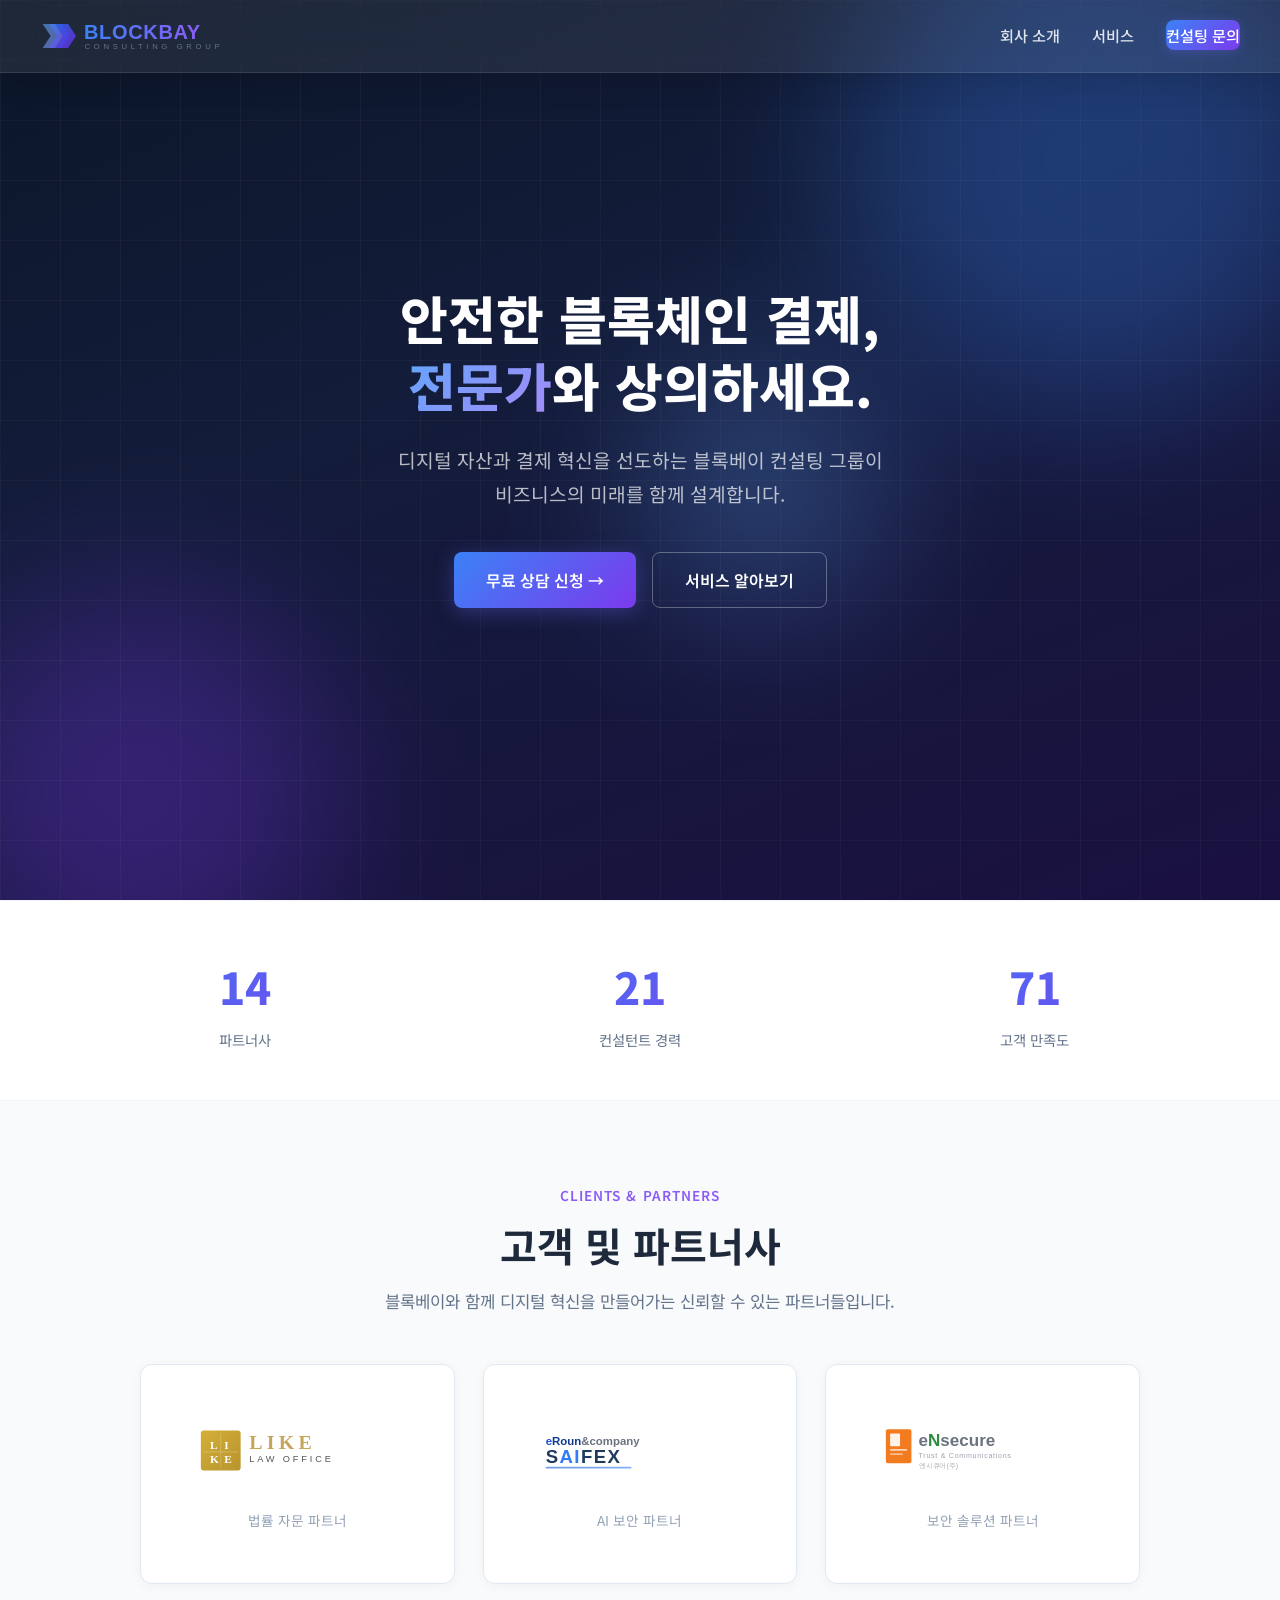
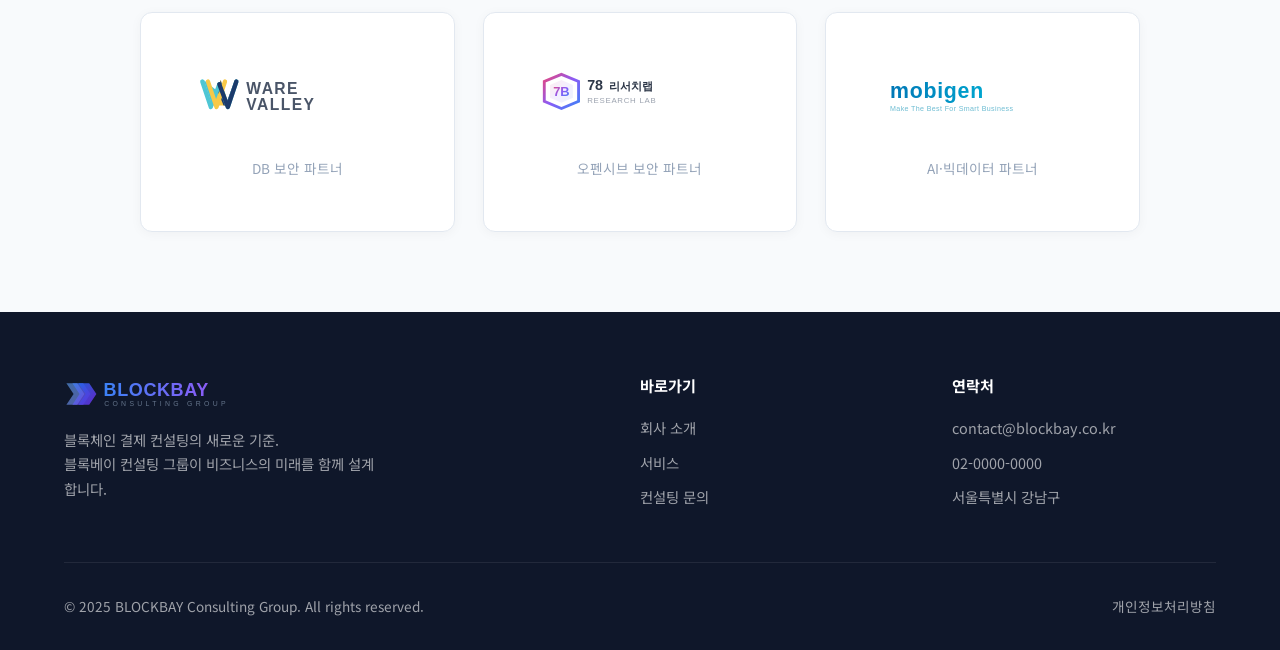
==== index.html @ a042ace5 "feat: update hero text, stats bar, and redesign about page - Hero: "안전한 블록체인 결제, 전문가와 상의하세요." - Stat" ====
<!DOCTYPE html>
<html lang="ko">
<head>
  <meta charset="UTF-8">
  <meta name="viewport" content="width=device-width, initial-scale=1.0">
  <meta name="description" content="블록베이 컨설팅 그룹 — 블록체인 결제 컨설팅의 새로운 기준. 디지털 자산과 결제 혁신을 선도합니다.">
  <title>BLOCKBAY Consulting Group — 블록체인 결제 컨설팅</title>
  <link rel="icon" href="assets/logo-icon.svg" type="image/svg+xml">
  <link rel="preconnect" href="https://fonts.googleapis.com">
  <link rel="preconnect" href="https://fonts.gstatic.com" crossorigin>
  <link href="https://fonts.googleapis.com/css2?family=Noto+Sans+KR:wght@400;500;600;700;800;900&display=swap" rel="stylesheet">
  <link rel="stylesheet" href="css/style.css">
</head>
<body>

  <!-- ===== NAVIGATION ===== -->
  <nav class="navbar glass" id="navbar">
    <div class="navbar-inner">
      <a href="index.html" class="navbar-logo">
        <img src="assets/logo.svg" alt="BLOCKBAY Consulting Group">
      </a>
      <ul class="nav-links" id="navLinks">
        <li><a href="about.html">회사 소개</a></li>
        <li><a href="services.html">서비스</a></li>
        <li><a href="contact.html" class="nav-cta">컨설팅 문의</a></li>
      </ul>
      <button class="nav-toggle" id="navToggle" aria-label="메뉴 열기">
        <span></span><span></span><span></span>
      </button>
    </div>
    <div class="nav-overlay" id="navOverlay"></div>
  </nav>

  <!-- ===== HERO ===== -->
  <section class="hero">
    <div class="hero-bg-effects">
      <div class="orb orb-1"></div>
      <div class="orb orb-2"></div>
      <div class="orb orb-3"></div>
      <div class="grid-overlay"></div>
    </div>
    <div class="container">
      <div class="hero-content">
        <h1>안전한 블록체인 결제,<br><span class="highlight">전문가</span>와 상의하세요.</h1>
        <p class="hero-subtitle">
          디지털 자산과 결제 혁신을 선도하는 블록베이 컨설팅 그룹이<br>
          비즈니스의 미래를 함께 설계합니다.
        </p>
        <div class="hero-actions">
          <a href="contact.html" class="btn btn-primary">무료 상담 신청 →</a>
          <a href="services.html" class="btn btn-outline">서비스 알아보기</a>
        </div>
      </div>
    </div>
  </section>

  <!-- ===== STATS BAR ===== -->
  <section class="stats-bar">
    <div class="container">
      <div class="stats-grid stats-grid-3">
        <div class="stat-item reveal">
          <div class="stat-number" data-target="20">0</div>
          <div class="stat-label">파트너사</div>
        </div>
        <div class="stat-item reveal">
          <div class="stat-number" data-target="30" data-suffix="+ years">0</div>
          <div class="stat-label">컨설턴트 경력</div>
        </div>
        <div class="stat-item reveal">
          <div class="stat-number" data-target="98" data-suffix="%">0</div>
          <div class="stat-label">고객 만족도</div>
        </div>
      </div>
    </div>
  </section>

  <!-- ===== PARTNERS ===== -->
  <section class="partners" id="partners">
    <div class="container">
      <span class="section-label reveal">Clients &amp; Partners</span>
      <h2 class="section-title reveal">고객 및 파트너사</h2>
      <p class="section-desc reveal">블록베이와 함께 디지털 혁신을 만들어가는 신뢰할 수 있는 파트너들입니다.</p>

      <div class="partners-grid">
        <!-- Partner 1: 라이크 법률사무소 -->
        <div class="flip-card reveal">
          <div class="flip-card-inner">
            <div class="flip-card-front">
              <div class="partner-logo">
                <img src="assets/partners/like-law.svg" alt="라이크 법률사무소">
              </div>
              <div class="partner-type">법률 자문 파트너</div>
            </div>
            <div class="flip-card-back">
              <h4>라이크 법률사무소</h4>
              <p>이제 법률 서비스도 가성비의 시대, 법률 문제 해결을 위해 더 이상 지나친 비용을 지불하지 마십시오.</p>
              <span class="partnership-badge">법률 자문</span>
            </div>
          </div>
        </div>

        <!-- Partner 2: 이로운앤컴퍼니 -->
        <div class="flip-card reveal">
          <div class="flip-card-inner">
            <div class="flip-card-front">
              <div class="partner-logo">
                <img src="assets/partners/eroun.svg" alt="이로운앤컴퍼니 SAIFEX">
              </div>
              <div class="partner-type">AI 보안 파트너</div>
            </div>
            <div class="flip-card-back">
              <h4>이로운앤컴퍼니</h4>
              <p>AI의 안전한 활용을 위한 ChatGPT 및 LLM 오남용을 방어하는 RedTeaming과 BlueTeaming을 도입하세요.</p>
              <span class="partnership-badge">AI 보안</span>
            </div>
          </div>
        </div>

        <!-- Partner 3: 엔시큐어 -->
        <div class="flip-card reveal">
          <div class="flip-card-inner">
            <div class="flip-card-front">
              <div class="partner-logo">
                <img src="assets/partners/ensecure.svg" alt="엔시큐어 eNsecure">
              </div>
              <div class="partner-type">보안 솔루션 파트너</div>
            </div>
            <div class="flip-card-back">
              <h4>엔시큐어</h4>
              <p>초연결의 시대, 급변화하는 ICT 트렌드를 읽고 기업별 맞춤 보안 솔루션을 제공합니다.</p>
              <span class="partnership-badge">보안 솔루션</span>
            </div>
          </div>
        </div>

        <!-- Partner 4: 웨어밸리 -->
        <div class="flip-card reveal">
          <div class="flip-card-inner">
            <div class="flip-card-front">
              <div class="partner-logo">
                <img src="assets/partners/warevalley.svg" alt="웨어밸리 WARE VALLEY">
              </div>
              <div class="partner-type">DB 보안 파트너</div>
            </div>
            <div class="flip-card-back">
              <h4>웨어밸리</h4>
              <p>개인정보보호법의 기술적 접근을 위한 통합보안관리 DB 시스템 계정의 접속관리 및 접근제어를 관리하세요.</p>
              <span class="partnership-badge">DB 접근제어</span>
            </div>
          </div>
        </div>

        <!-- Partner 5: 78리서치랩 -->
        <div class="flip-card reveal">
          <div class="flip-card-inner">
            <div class="flip-card-front">
              <div class="partner-logo">
                <img src="assets/partners/78researchlab.svg" alt="78리서치랩">
              </div>
              <div class="partner-type">오펜시브 보안 파트너</div>
            </div>
            <div class="flip-card-back">
              <h4>78리서치랩</h4>
              <p>보안은 방어를 넘어 공격을 이해하는 기술입니다. 선제적으로 식별하는 오펜시브 시큐리티를 경험하세요.</p>
              <span class="partnership-badge">오펜시브 보안</span>
            </div>
          </div>
        </div>

        <!-- Partner 6: 모비젠 -->
        <div class="flip-card reveal">
          <div class="flip-card-inner">
            <div class="flip-card-front">
              <div class="partner-logo">
                <img src="assets/partners/mobigen.svg" alt="모비젠 mobigen">
              </div>
              <div class="partner-type">AI·빅데이터 파트너</div>
            </div>
            <div class="flip-card-back">
              <h4>모비젠</h4>
              <p>생성형 AI와 클라우드 네이티브 기술을 접목한 기업용 인공지능 빅데이터 플랫폼에 최적화된 솔루션입니다.</p>
              <span class="partnership-badge">AI·빅데이터</span>
            </div>
          </div>
        </div>
      </div>
    </div>
  </section>

  <!-- ===== FOOTER ===== -->
  <footer class="footer">
    <div class="container">
      <div class="footer-inner">
        <div class="footer-brand">
          <img src="assets/logo.svg" alt="BLOCKBAY Consulting Group">
          <p>블록체인 결제 컨설팅의 새로운 기준.<br>블록베이 컨설팅 그룹이 비즈니스의 미래를 함께 설계합니다.</p>
        </div>
        <div class="footer-links">
          <h4>바로가기</h4>
          <a href="about.html">회사 소개</a>
          <a href="services.html">서비스</a>
          <a href="contact.html">컨설팅 문의</a>
        </div>
        <div class="footer-links">
          <h4>연락처</h4>
          <a href="mailto:contact@blockbay.co.kr">contact@blockbay.co.kr</a>
          <a href="tel:+82-2-0000-0000">02-0000-0000</a>
          <a>서울특별시 강남구</a>
        </div>
      </div>
      <div class="footer-bottom">
        <span>&copy; 2025 BLOCKBAY Consulting Group. All rights reserved.</span>
        <a href="#">개인정보처리방침</a>
      </div>
    </div>
  </footer>

  <script src="js/main.js"></script>
</body>
</html>
---- css/style.css ----
/* ============================================
   BLOCKBAY CONSULTING GROUP — Global Stylesheet
   Color Palette: Sky Blue / White / Purple
   ============================================ */

/* --- CSS Variables --- */
:root {
  --blue-50: #EFF6FF;
  --blue-100: #DBEAFE;
  --blue-200: #BFDBFE;
  --blue-400: #60A5FA;
  --blue-500: #3B82F6;
  --blue-600: #2563EB;
  --blue-700: #1D4ED8;
  --purple-400: #A78BFA;
  --purple-500: #8B5CF6;
  --purple-600: #7C3AED;
  --purple-700: #6D28D9;
  --slate-50: #F8FAFC;
  --slate-100: #F1F5F9;
  --slate-200: #E2E8F0;
  --slate-300: #CBD5E1;
  --slate-400: #94A3B8;
  --slate-500: #64748B;
  --slate-600: #475569;
  --slate-700: #334155;
  --slate-800: #1E293B;
  --slate-900: #0F172A;
  --white: #FFFFFF;
  --gradient-brand: linear-gradient(135deg, var(--blue-500), var(--purple-600));
  --gradient-brand-light: linear-gradient(135deg, var(--blue-400), var(--purple-400));
  --gradient-hero-bg: linear-gradient(160deg, #0B1628 0%, #131C3A 40%, #1A1040 100%);
  --glass-bg: rgba(255, 255, 255, 0.12);
  --glass-border: rgba(255, 255, 255, 0.2);
  --glass-shadow: 0 8px 32px rgba(0, 0, 0, 0.12);
  --radius-sm: 8px;
  --radius-md: 12px;
  --radius-lg: 20px;
  --radius-xl: 28px;
  --transition-base: 0.3s cubic-bezier(0.4, 0, 0.2, 1);
  --transition-slow: 0.6s cubic-bezier(0.4, 0, 0.2, 1);
}

/* --- Reset & Base --- */
*, *::before, *::after {
  margin: 0;
  padding: 0;
  box-sizing: border-box;
}

html {
  scroll-behavior: smooth;
  font-size: 16px;
}

body {
  font-family: 'Pretendard', 'Noto Sans KR', -apple-system, BlinkMacSystemFont,
    'Segoe UI', Roboto, 'Helvetica Neue', Arial, sans-serif;
  color: var(--slate-800);
  background: var(--white);
  line-height: 1.7;
  -webkit-font-smoothing: antialiased;
  overflow-x: hidden;
}

a {
  color: inherit;
  text-decoration: none;
}

ul, ol {
  list-style: none;
}

img, svg {
  display: block;
  max-width: 100%;
}

button, input, textarea, select {
  font: inherit;
  color: inherit;
}

/* --- Typography --- */
h1, h2, h3, h4 {
  line-height: 1.3;
  font-weight: 700;
}

h1 { font-size: clamp(2rem, 5vw, 3.25rem); }
h2 { font-size: clamp(1.6rem, 3.5vw, 2.5rem); }
h3 { font-size: clamp(1.15rem, 2vw, 1.5rem); }
h4 { font-size: 1.1rem; }

.gradient-text {
  background: var(--gradient-brand);
  -webkit-background-clip: text;
  -webkit-text-fill-color: transparent;
  background-clip: text;
}

.section-label {
  display: inline-block;
  font-size: 0.85rem;
  font-weight: 600;
  letter-spacing: 0.08em;
  color: var(--purple-500);
  margin-bottom: 0.75rem;
  text-transform: uppercase;
}

.section-title {
  margin-bottom: 1rem;
}

.section-desc {
  color: var(--slate-500);
  font-size: 1.05rem;
  max-width: 640px;
  margin: 0 auto 3rem;
}

/* --- Layout --- */
.container {
  width: 100%;
  max-width: 1200px;
  margin: 0 auto;
  padding: 0 1.5rem;
}

section {
  padding: 5rem 0;
}

/* ============================================
   NAVIGATION — Glass-morphism
   ============================================ */
.navbar {
  position: fixed;
  top: 0;
  left: 0;
  width: 100%;
  z-index: 1000;
  padding: 0 1.5rem;
  transition: var(--transition-base);
}

.navbar-inner {
  max-width: 1200px;
  margin: 0 auto;
  display: flex;
  align-items: center;
  justify-content: space-between;
  height: 72px;
}

/* Glass effect — always on by default, enhanced when scrolled */
.navbar.glass {
  background: rgba(255, 255, 255, 0.08);
  backdrop-filter: blur(24px);
  -webkit-backdrop-filter: blur(24px);
  border-bottom: 1px solid rgba(255, 255, 255, 0.1);
  box-shadow: var(--glass-shadow);
}

.navbar.scrolled {
  background: rgba(255, 255, 255, 0.85);
  backdrop-filter: blur(24px);
  -webkit-backdrop-filter: blur(24px);
  border-bottom: 1px solid rgba(0, 0, 0, 0.06);
  box-shadow: 0 4px 20px rgba(0, 0, 0, 0.06);
}

.navbar-logo {
  display: flex;
  align-items: center;
  gap: 0.5rem;
}

.navbar-logo img,
.navbar-logo svg {
  height: 40px;
  width: auto;
}

.nav-links {
  display: flex;
  align-items: center;
  gap: 2rem;
}

.nav-links a {
  font-size: 0.95rem;
  font-weight: 500;
  color: rgba(255, 255, 255, 0.85);
  transition: var(--transition-base);
  position: relative;
  padding: 0.25rem 0;
}

.nav-links a::after {
  content: '';
  position: absolute;
  bottom: -2px;
  left: 0;
  width: 0;
  height: 2px;
  background: var(--gradient-brand-light);
  border-radius: 1px;
  transition: width var(--transition-base);
}

.nav-links a:hover::after,
.nav-links a.active::after {
  width: 100%;
}

.nav-links a:hover {
  color: var(--white);
}

/* Scrolled state: dark text */
.navbar.scrolled .nav-links a {
  color: var(--slate-600);
}

.navbar.scrolled .nav-links a:hover,
.navbar.scrolled .nav-links a.active {
  color: var(--slate-900);
}

.navbar.scrolled .nav-links a::after {
  background: var(--gradient-brand);
}

/* Nav CTA button */
.nav-cta {
  padding: 0.5rem 1.25rem;
  background: var(--gradient-brand);
  color: var(--white) !important;
  border-radius: var(--radius-sm);
  font-weight: 600;
  font-size: 0.9rem;
  transition: var(--transition-base);
  box-shadow: 0 2px 12px rgba(99, 102, 241, 0.3);
}

.nav-cta::after {
  display: none !important;
}

.nav-cta:hover {
  transform: translateY(-1px);
  box-shadow: 0 4px 20px rgba(99, 102, 241, 0.45);
}

/* Mobile hamburger */
.nav-toggle {
  display: none;
  flex-direction: column;
  gap: 5px;
  background: none;
  border: none;
  cursor: pointer;
  padding: 4px;
}

.nav-toggle span {
  display: block;
  width: 24px;
  height: 2px;
  background: var(--white);
  border-radius: 2px;
  transition: var(--transition-base);
}

.navbar.scrolled .nav-toggle span {
  background: var(--slate-700);
}

/* ============================================
   HERO SECTION
   ============================================ */
.hero {
  position: relative;
  min-height: 100vh;
  display: flex;
  align-items: center;
  background: var(--gradient-hero-bg);
  overflow: hidden;
  padding-top: 72px;
}

.hero-bg-effects {
  position: absolute;
  inset: 0;
  overflow: hidden;
  pointer-events: none;
}

.hero-bg-effects .orb {
  position: absolute;
  border-radius: 50%;
  filter: blur(80px);
  opacity: 0.3;
}

.hero-bg-effects .orb-1 {
  width: 500px;
  height: 500px;
  background: var(--blue-500);
  top: -10%;
  right: -5%;
  animation: orbFloat 8s ease-in-out infinite;
}

.hero-bg-effects .orb-2 {
  width: 400px;
  height: 400px;
  background: var(--purple-600);
  bottom: -10%;
  left: -5%;
  animation: orbFloat 10s ease-in-out infinite reverse;
}

.hero-bg-effects .orb-3 {
  width: 250px;
  height: 250px;
  background: var(--blue-400);
  top: 40%;
  left: 50%;
  animation: orbFloat 12s ease-in-out infinite 2s;
}

/* Grid overlay */
.hero-bg-effects .grid-overlay {
  position: absolute;
  inset: 0;
  background-image:
    linear-gradient(rgba(255,255,255,0.03) 1px, transparent 1px),
    linear-gradient(90deg, rgba(255,255,255,0.03) 1px, transparent 1px);
  background-size: 60px 60px;
}

@keyframes orbFloat {
  0%, 100% { transform: translate(0, 0) scale(1); }
  50% { transform: translate(30px, -30px) scale(1.05); }
}

.hero-content {
  position: relative;
  z-index: 2;
  text-align: center;
  max-width: 800px;
  margin: 0 auto;
  padding: 2rem 1.5rem;
}

.hero h1 {
  color: var(--white);
  margin-bottom: 1.5rem;
  font-weight: 800;
}

.hero h1 .highlight {
  background: var(--gradient-brand-light);
  -webkit-background-clip: text;
  -webkit-text-fill-color: transparent;
  background-clip: text;
}

.hero-subtitle {
  color: rgba(255, 255, 255, 0.7);
  font-size: clamp(1rem, 2vw, 1.2rem);
  margin-bottom: 2.5rem;
  line-height: 1.8;
}

.hero-actions {
  display: flex;
  gap: 1rem;
  justify-content: center;
  flex-wrap: wrap;
}

/* --- Buttons --- */
.btn {
  display: inline-flex;
  align-items: center;
  gap: 0.5rem;
  padding: 0.85rem 2rem;
  border-radius: var(--radius-sm);
  font-weight: 600;
  font-size: 1rem;
  cursor: pointer;
  border: none;
  transition: var(--transition-base);
}

.btn-primary {
  background: var(--gradient-brand);
  color: var(--white);
  box-shadow: 0 4px 20px rgba(99, 102, 241, 0.35);
}

.btn-primary:hover {
  transform: translateY(-2px);
  box-shadow: 0 8px 30px rgba(99, 102, 241, 0.5);
}

.btn-outline {
  background: transparent;
  color: var(--white);
  border: 1.5px solid rgba(255, 255, 255, 0.3);
}

.btn-outline:hover {
  background: rgba(255, 255, 255, 0.1);
  border-color: rgba(255, 255, 255, 0.5);
}

.btn-outline-dark {
  background: transparent;
  color: var(--slate-700);
  border: 1.5px solid var(--slate-300);
}

.btn-outline-dark:hover {
  border-color: var(--blue-500);
  color: var(--blue-600);
}

/* ============================================
   STATS BAR
   ============================================ */
.stats-bar {
  background: var(--white);
  border-top: 1px solid var(--slate-100);
  border-bottom: 1px solid var(--slate-100);
  padding: 3rem 0;
}

.stats-grid {
  display: grid;
  grid-template-columns: repeat(4, 1fr);
  gap: 2rem;
  text-align: center;
}

.stats-grid.stats-grid-3 {
  grid-template-columns: repeat(3, 1fr);
}

.stat-item .stat-number {
  font-size: clamp(2rem, 4vw, 2.75rem);
  font-weight: 800;
  background: var(--gradient-brand);
  -webkit-background-clip: text;
  -webkit-text-fill-color: transparent;
  background-clip: text;
}

.stat-item .stat-label {
  color: var(--slate-500);
  font-size: 0.9rem;
  margin-top: 0.25rem;
}

/* ============================================
   PARTNERS — Flip Cards
   ============================================ */
.partners {
  background: var(--slate-50);
  text-align: center;
}

.partners-grid {
  display: grid;
  grid-template-columns: repeat(auto-fit, minmax(260px, 1fr));
  gap: 1.75rem;
  max-width: 1000px;
  margin: 0 auto;
}

.flip-card {
  perspective: 1000px;
  height: 220px;
  cursor: pointer;
}

.flip-card-inner {
  position: relative;
  width: 100%;
  height: 100%;
  transition: transform 0.7s cubic-bezier(0.4, 0, 0.2, 1);
  transform-style: preserve-3d;
}

.flip-card:hover .flip-card-inner {
  transform: rotateY(180deg);
}

.flip-card-front,
.flip-card-back {
  position: absolute;
  inset: 0;
  border-radius: var(--radius-md);
  backface-visibility: hidden;
  -webkit-backface-visibility: hidden;
  display: flex;
  flex-direction: column;
  align-items: center;
  justify-content: center;
  padding: 2rem;
}

.flip-card-front {
  background: var(--white);
  border: 1px solid var(--slate-200);
  box-shadow: 0 2px 12px rgba(0, 0, 0, 0.04);
}

.flip-card-front .partner-logo {
  width: 100%;
  max-width: 200px;
  height: 70px;
  display: flex;
  align-items: center;
  justify-content: center;
  margin-bottom: 1.25rem;
}

.flip-card-front .partner-logo img {
  max-width: 100%;
  max-height: 100%;
  object-fit: contain;
}

.flip-card-front .partner-name {
  font-weight: 600;
  font-size: 1.05rem;
  color: var(--slate-800);
}

.flip-card-front .partner-type {
  font-size: 0.85rem;
  color: var(--slate-400);
  margin-top: 0.25rem;
}

.flip-card-back {
  background: var(--gradient-brand);
  color: var(--white);
  transform: rotateY(180deg);
  text-align: center;
}

.flip-card-back h4 {
  margin-bottom: 0.75rem;
  font-size: 1.1rem;
}

.flip-card-back p {
  font-size: 0.9rem;
  line-height: 1.6;
  opacity: 0.9;
}

.flip-card-back .partnership-badge {
  display: inline-block;
  margin-top: 1rem;
  padding: 0.3rem 0.8rem;
  background: rgba(255, 255, 255, 0.2);
  border-radius: 20px;
  font-size: 0.8rem;
  font-weight: 600;
}

/* ============================================
   PAGE HERO (Sub-pages)
   ============================================ */
.page-hero {
  background: var(--gradient-hero-bg);
  padding: 10rem 0 4rem;
  text-align: center;
  position: relative;
  overflow: hidden;
}

.page-hero::before {
  content: '';
  position: absolute;
  inset: 0;
  background-image:
    linear-gradient(rgba(255,255,255,0.03) 1px, transparent 1px),
    linear-gradient(90deg, rgba(255,255,255,0.03) 1px, transparent 1px);
  background-size: 60px 60px;
}

.page-hero h1 {
  color: var(--white);
  position: relative;
  z-index: 2;
}

.page-hero p {
  color: rgba(255, 255, 255, 0.65);
  position: relative;
  z-index: 2;
  margin-top: 1rem;
  font-size: 1.1rem;
}

/* ============================================
   ABOUT PAGE
   ============================================ */
.about-intro {
  display: grid;
  grid-template-columns: 1fr 1fr;
  gap: 4rem;
  align-items: center;
}

.about-intro-text h2 {
  margin-bottom: 1.5rem;
}

.about-intro-text p {
  color: var(--slate-600);
  margin-bottom: 1rem;
  line-height: 1.8;
}

.about-visual {
  background: var(--gradient-brand);
  border-radius: var(--radius-lg);
  padding: 3rem;
  color: var(--white);
  display: flex;
  flex-direction: column;
  gap: 1.5rem;
}

.about-visual .vision-item {
  display: flex;
  gap: 1rem;
  align-items: flex-start;
}

.about-visual .vision-icon {
  width: 44px;
  height: 44px;
  min-width: 44px;
  border-radius: 10px;
  background: rgba(255, 255, 255, 0.15);
  display: flex;
  align-items: center;
  justify-content: center;
  font-size: 1.25rem;
}

.about-visual .vision-item h4 {
  margin-bottom: 0.25rem;
}

.about-visual .vision-item p {
  font-size: 0.9rem;
  opacity: 0.85;
  line-height: 1.5;
}

/* Values */
.values-section {
  background: var(--slate-50);
  text-align: center;
}

.values-grid {
  display: grid;
  grid-template-columns: repeat(auto-fit, minmax(240px, 1fr));
  gap: 2rem;
}

.value-card {
  background: var(--white);
  padding: 2.5rem 2rem;
  border-radius: var(--radius-md);
  border: 1px solid var(--slate-200);
  transition: var(--transition-base);
}

.value-card:hover {
  transform: translateY(-4px);
  box-shadow: 0 12px 40px rgba(0, 0, 0, 0.08);
  border-color: var(--blue-200);
}

.value-card .value-icon {
  width: 56px;
  height: 56px;
  border-radius: var(--radius-md);
  background: var(--blue-50);
  display: flex;
  align-items: center;
  justify-content: center;
  font-size: 1.5rem;
  margin: 0 auto 1.25rem;
}

.value-card h3 {
  margin-bottom: 0.75rem;
  font-size: 1.15rem;
}

.value-card p {
  color: var(--slate-500);
  font-size: 0.95rem;
}

/* Team */
.team-section {
  text-align: center;
}

.team-grid {
  display: grid;
  grid-template-columns: repeat(2, 1fr);
  gap: 3rem;
  max-width: 640px;
  margin: 0 auto;
}

.team-card {
  text-align: center;
}

.team-photo {
  width: 180px;
  height: 180px;
  border-radius: 50%;
  margin: 0 auto 1.5rem;
  overflow: hidden;
  background: var(--slate-100);
  border: 4px solid var(--slate-200);
  position: relative;
}

.team-photo img {
  width: 100%;
  height: 100%;
  object-fit: cover;
}

.team-photo-placeholder {
  display: flex;
  align-items: center;
  justify-content: center;
  width: 100%;
  height: 100%;
  color: var(--slate-400);
  font-size: 0.85rem;
  font-weight: 500;
  letter-spacing: 0.05em;
}

.team-photo img + .team-photo-placeholder {
  display: none;
}

.team-name {
  font-size: 1.25rem;
  font-weight: 700;
  color: var(--slate-800);
  margin-bottom: 0.25rem;
}

.team-role {
  font-size: 0.9rem;
  color: var(--slate-500);
}

/* Promise */
.promise-section {
  background: var(--slate-50);
}

.promise-card {
  max-width: 720px;
  margin: 0 auto;
  text-align: center;
  background: var(--gradient-brand);
  border-radius: var(--radius-lg);
  padding: 4rem 3rem;
  color: var(--white);
}

.promise-card .section-label {
  color: rgba(255, 255, 255, 0.7);
}

.promise-card h2 {
  margin-bottom: 1.5rem;
  font-size: clamp(1.5rem, 3vw, 2rem);
}

.promise-card p {
  font-size: 1.05rem;
  line-height: 1.8;
  opacity: 0.9;
}

/* ============================================
   SERVICES PAGE
   ============================================ */
.services-grid {
  display: grid;
  grid-template-columns: repeat(auto-fit, minmax(320px, 1fr));
  gap: 2rem;
}

.service-card {
  background: var(--white);
  border: 1px solid var(--slate-200);
  border-radius: var(--radius-md);
  padding: 2.5rem 2rem;
  transition: var(--transition-base);
  position: relative;
  overflow: hidden;
}

.service-card::before {
  content: '';
  position: absolute;
  top: 0;
  left: 0;
  width: 100%;
  height: 3px;
  background: var(--gradient-brand);
  transform: scaleX(0);
  transform-origin: left;
  transition: transform var(--transition-base);
}

.service-card:hover::before {
  transform: scaleX(1);
}

.service-card:hover {
  transform: translateY(-4px);
  box-shadow: 0 12px 40px rgba(0, 0, 0, 0.08);
}

.service-card .service-icon {
  width: 56px;
  height: 56px;
  border-radius: var(--radius-md);
  background: var(--blue-50);
  display: flex;
  align-items: center;
  justify-content: center;
  font-size: 1.5rem;
  margin-bottom: 1.5rem;
}

.service-card h3 {
  margin-bottom: 0.75rem;
}

.service-card p {
  color: var(--slate-500);
  font-size: 0.95rem;
  line-height: 1.7;
}

.service-card .service-features {
  margin-top: 1.25rem;
  display: flex;
  flex-direction: column;
  gap: 0.5rem;
}

.service-card .service-features li {
  display: flex;
  align-items: center;
  gap: 0.5rem;
  font-size: 0.9rem;
  color: var(--slate-600);
}

.service-card .service-features li::before {
  content: '✓';
  color: var(--blue-500);
  font-weight: 700;
  font-size: 0.85rem;
}

/* Process */
.process-section {
  background: var(--slate-50);
  text-align: center;
}

.process-steps {
  display: grid;
  grid-template-columns: repeat(auto-fit, minmax(200px, 1fr));
  gap: 2rem;
  max-width: 900px;
  margin: 0 auto;
  position: relative;
}

.process-step {
  position: relative;
  padding: 2rem 1.5rem;
}

.process-step .step-number {
  width: 48px;
  height: 48px;
  border-radius: 50%;
  background: var(--gradient-brand);
  color: var(--white);
  display: flex;
  align-items: center;
  justify-content: center;
  font-weight: 800;
  font-size: 1.1rem;
  margin: 0 auto 1.25rem;
}

.process-step h4 {
  margin-bottom: 0.5rem;
}

.process-step p {
  color: var(--slate-500);
  font-size: 0.9rem;
}

/* ============================================
   CONTACT PAGE
   ============================================ */
.contact-wrapper {
  display: grid;
  grid-template-columns: 1fr 1fr;
  gap: 4rem;
  align-items: start;
}

.contact-form-card {
  background: var(--white);
  border: 1px solid var(--slate-200);
  border-radius: var(--radius-lg);
  padding: 2.5rem;
  box-shadow: 0 4px 24px rgba(0, 0, 0, 0.04);
}

.contact-form-card h3 {
  margin-bottom: 0.5rem;
}

.contact-form-card > p {
  color: var(--slate-500);
  margin-bottom: 2rem;
  font-size: 0.95rem;
}

.form-group {
  margin-bottom: 1.25rem;
}

.form-group label {
  display: block;
  font-weight: 600;
  font-size: 0.9rem;
  margin-bottom: 0.4rem;
  color: var(--slate-700);
}

.form-group label .required {
  color: #EF4444;
  margin-left: 2px;
}

.form-group input,
.form-group select,
.form-group textarea {
  width: 100%;
  padding: 0.75rem 1rem;
  border: 1.5px solid var(--slate-200);
  border-radius: var(--radius-sm);
  background: var(--white);
  font-size: 0.95rem;
  transition: var(--transition-base);
}

.form-group input:focus,
.form-group select:focus,
.form-group textarea:focus {
  outline: none;
  border-color: var(--blue-500);
  box-shadow: 0 0 0 3px rgba(59, 130, 246, 0.12);
}

.form-group textarea {
  min-height: 140px;
  resize: vertical;
}

.form-row {
  display: grid;
  grid-template-columns: 1fr 1fr;
  gap: 1rem;
}

.form-consent {
  display: flex;
  align-items: flex-start;
  gap: 0.5rem;
  margin: 1.25rem 0;
  font-size: 0.85rem;
  color: var(--slate-500);
}

.form-consent input[type="checkbox"] {
  margin-top: 3px;
  width: auto;
}

.btn-submit {
  width: 100%;
  justify-content: center;
  font-size: 1.05rem;
  padding: 1rem;
}

/* Contact info sidebar */
.contact-info {
  display: flex;
  flex-direction: column;
  gap: 2rem;
}

.contact-info-card {
  background: var(--gradient-brand);
  border-radius: var(--radius-lg);
  padding: 2.5rem;
  color: var(--white);
}

.contact-info-card h3 {
  margin-bottom: 1.5rem;
}

.info-item {
  display: flex;
  align-items: flex-start;
  gap: 1rem;
  margin-bottom: 1.5rem;
}

.info-item:last-child {
  margin-bottom: 0;
}

.info-item .info-icon {
  width: 40px;
  height: 40px;
  min-width: 40px;
  border-radius: 10px;
  background: rgba(255, 255, 255, 0.15);
  display: flex;
  align-items: center;
  justify-content: center;
  font-size: 1.1rem;
}

.info-item h4 {
  font-size: 0.85rem;
  opacity: 0.75;
  font-weight: 500;
  margin-bottom: 0.15rem;
}

.info-item p {
  font-size: 0.95rem;
}

.contact-cta-card {
  background: var(--white);
  border: 1px solid var(--slate-200);
  border-radius: var(--radius-lg);
  padding: 2rem;
  text-align: center;
}

.contact-cta-card h4 {
  margin-bottom: 0.5rem;
}

.contact-cta-card p {
  color: var(--slate-500);
  font-size: 0.9rem;
  margin-bottom: 1.25rem;
}

/* ============================================
   FOOTER
   ============================================ */
.footer {
  background: var(--slate-900);
  color: rgba(255, 255, 255, 0.6);
  padding: 4rem 0 2rem;
}

.footer-inner {
  display: grid;
  grid-template-columns: 2fr 1fr 1fr;
  gap: 3rem;
  margin-bottom: 3rem;
}

.footer-brand img {
  height: 36px;
  margin-bottom: 1rem;
}

.footer-brand p {
  font-size: 0.9rem;
  line-height: 1.7;
  max-width: 320px;
}

.footer-links h4 {
  color: var(--white);
  font-size: 0.95rem;
  margin-bottom: 1rem;
}

.footer-links a {
  display: block;
  font-size: 0.9rem;
  padding: 0.3rem 0;
  transition: var(--transition-base);
}

.footer-links a:hover {
  color: var(--white);
}

.footer-bottom {
  border-top: 1px solid rgba(255, 255, 255, 0.08);
  padding-top: 2rem;
  display: flex;
  justify-content: space-between;
  align-items: center;
  font-size: 0.85rem;
}

.footer-bottom a {
  transition: var(--transition-base);
}

.footer-bottom a:hover {
  color: var(--white);
}

/* ============================================
   SCROLL ANIMATIONS
   ============================================ */
.reveal {
  opacity: 0;
  transform: translateY(30px);
  transition: opacity 0.7s ease, transform 0.7s ease;
}

.reveal.visible {
  opacity: 1;
  transform: translateY(0);
}

/* ============================================
   RESPONSIVE
   ============================================ */
@media (max-width: 1024px) {
  .about-intro {
    grid-template-columns: 1fr;
    gap: 2.5rem;
  }

  .contact-wrapper {
    grid-template-columns: 1fr;
    gap: 2.5rem;
  }

  .footer-inner {
    grid-template-columns: 1fr 1fr;
    gap: 2rem;
  }

  .footer-brand {
    grid-column: 1 / -1;
  }
}

@media (max-width: 768px) {
  .nav-links {
    position: fixed;
    top: 0;
    right: -100%;
    width: 75%;
    max-width: 320px;
    height: 100vh;
    background: var(--white);
    flex-direction: column;
    padding: 5rem 2rem 2rem;
    gap: 0;
    box-shadow: -4px 0 24px rgba(0, 0, 0, 0.1);
    transition: right var(--transition-base);
    z-index: 999;
  }

  .nav-links.open {
    right: 0;
  }

  .nav-links a {
    color: var(--slate-700);
    padding: 0.75rem 0;
    font-size: 1.05rem;
    border-bottom: 1px solid var(--slate-100);
    width: 100%;
  }

  .nav-links a:hover {
    color: var(--blue-600);
  }

  .nav-cta {
    margin-top: 1rem;
    text-align: center;
    width: 100%;
    justify-content: center;
  }

  .nav-toggle {
    display: flex;
  }

  .nav-overlay {
    display: none;
    position: fixed;
    inset: 0;
    background: rgba(0, 0, 0, 0.4);
    z-index: 998;
  }

  .nav-overlay.open {
    display: block;
  }

  .hero-content {
    padding: 1rem;
  }

  .stats-grid {
    grid-template-columns: repeat(2, 1fr);
    gap: 1.5rem;
  }

  .stats-grid.stats-grid-3 {
    grid-template-columns: 1fr;
  }

  .team-grid {
    grid-template-columns: 1fr;
    gap: 2rem;
  }

  .promise-card {
    padding: 3rem 1.5rem;
  }

  .partners-grid {
    grid-template-columns: 1fr 1fr;
  }

  .form-row {
    grid-template-columns: 1fr;
  }

  .footer-inner {
    grid-template-columns: 1fr;
    gap: 2rem;
  }

  .footer-bottom {
    flex-direction: column;
    gap: 0.75rem;
    text-align: center;
  }
}

@media (max-width: 480px) {
  .partners-grid {
    grid-template-columns: 1fr;
  }

  .services-grid {
    grid-template-columns: 1fr;
  }

  section {
    padding: 3.5rem 0;
  }
}
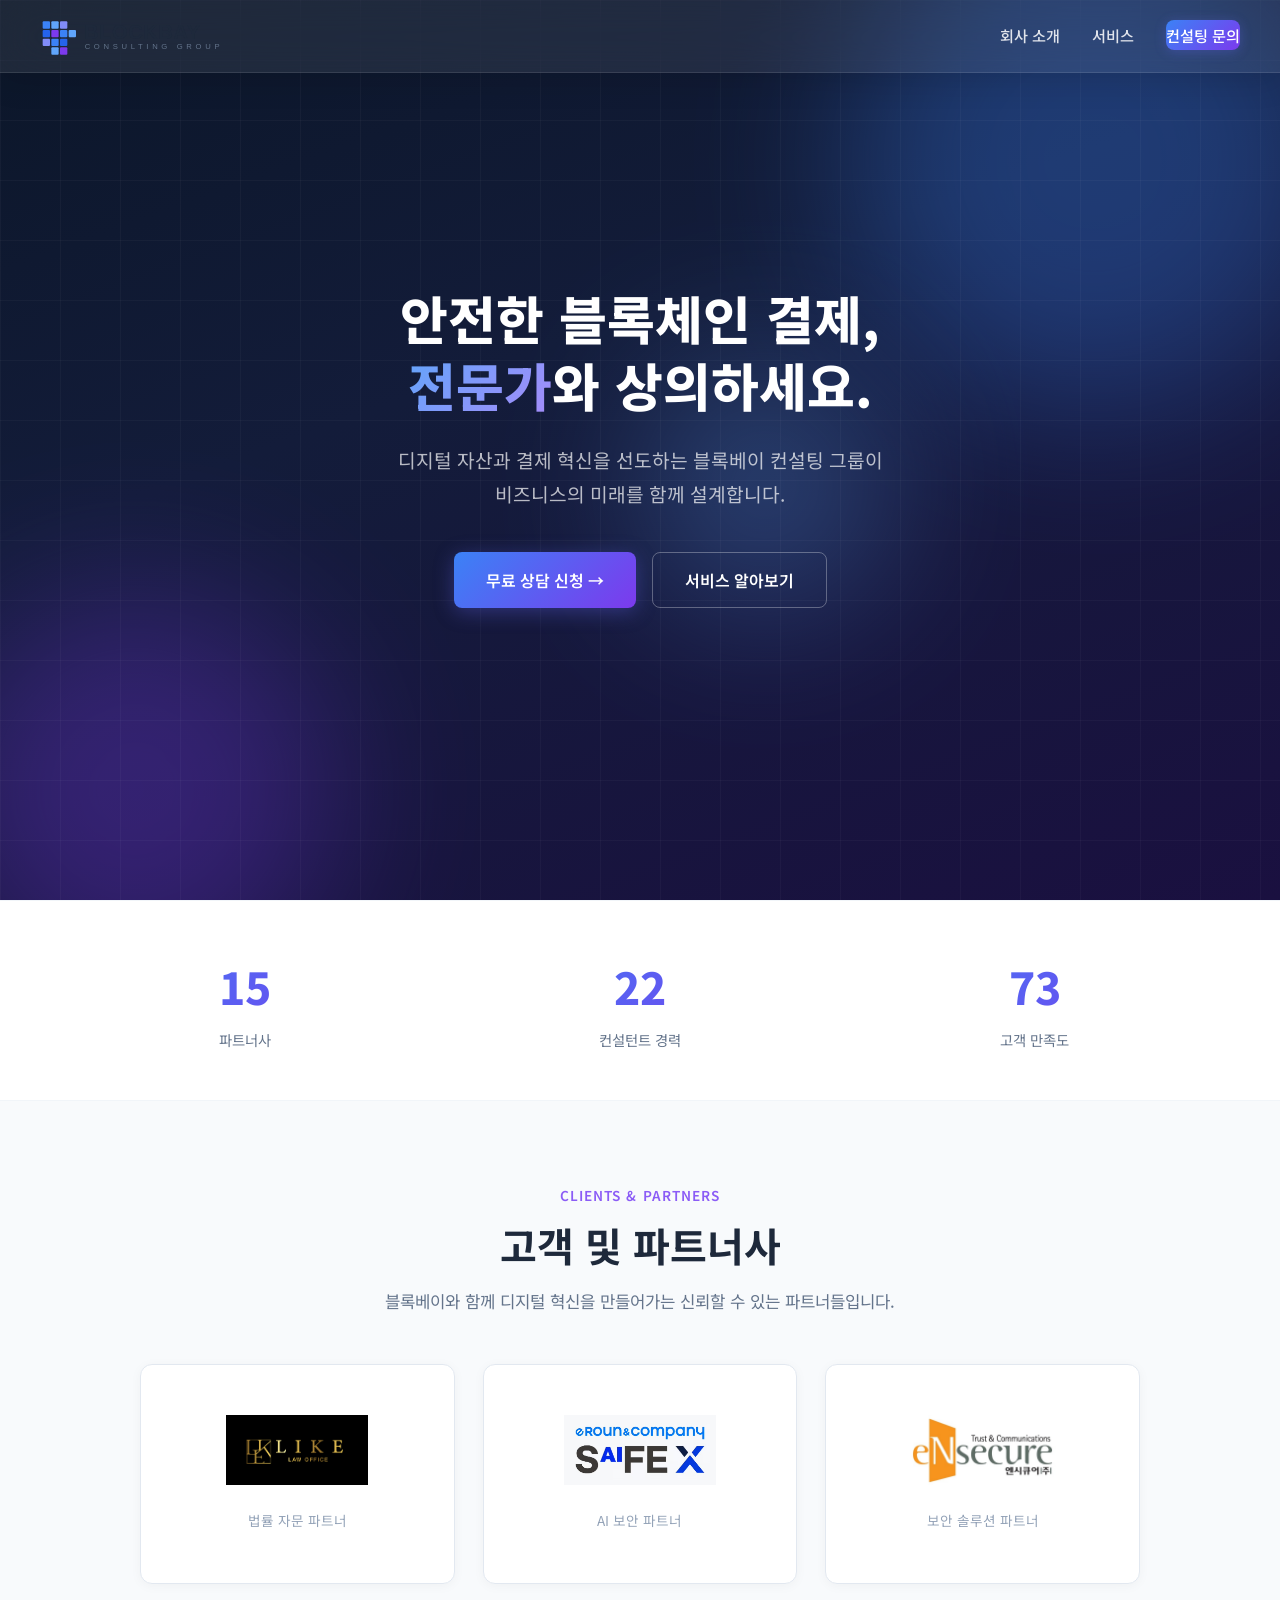
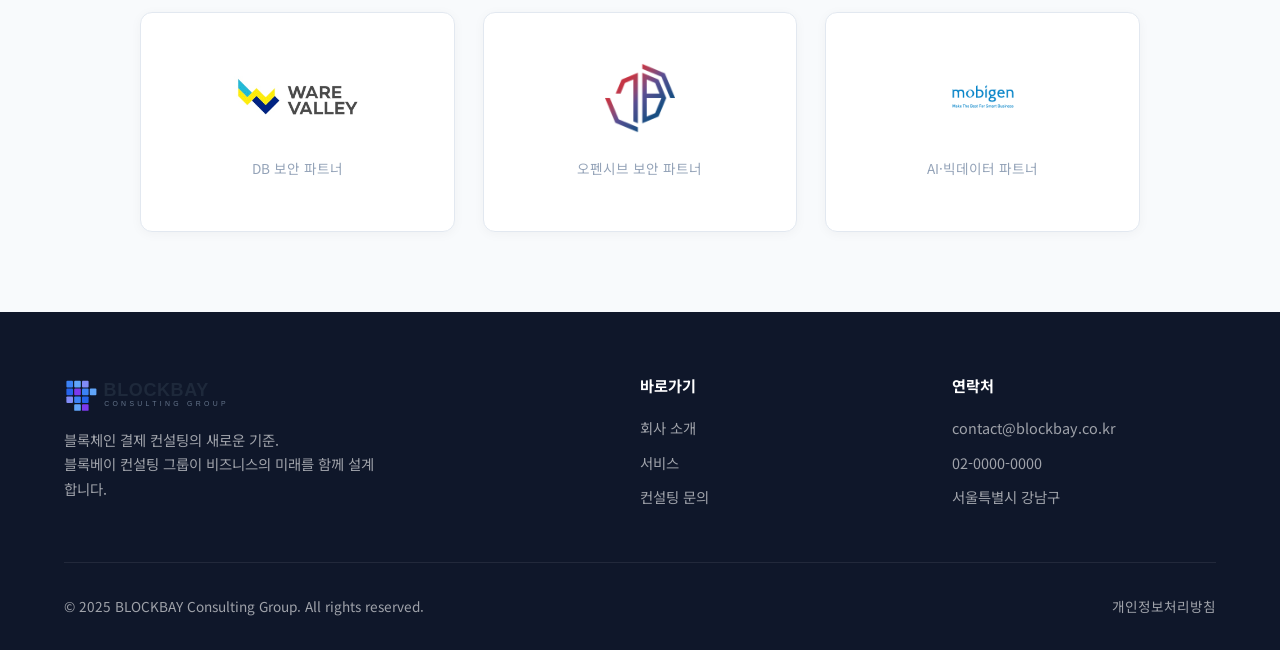
==== commit d8fc83d2: "fix: update image paths to match uploaded file names - Partner logos: lowercase .svg → capitalized ." ====
--- a/index.html
+++ b/index.html
@@ -87,7 +87,7 @@
           <div class="flip-card-inner">
             <div class="flip-card-front">
               <div class="partner-logo">
-                <img src="assets/partners/like-law.svg" alt="라이크 법률사무소">
+                <img src="assets/partners/Like-law.jpg" alt="라이크 법률사무소">
               </div>
               <div class="partner-type">법률 자문 파트너</div>
             </div>
@@ -104,7 +104,7 @@
           <div class="flip-card-inner">
             <div class="flip-card-front">
               <div class="partner-logo">
-                <img src="assets/partners/eroun.svg" alt="이로운앤컴퍼니 SAIFEX">
+                <img src="assets/partners/Eroun.jpg" alt="이로운앤컴퍼니 SAIFEX">
               </div>
               <div class="partner-type">AI 보안 파트너</div>
             </div>
@@ -121,7 +121,7 @@
           <div class="flip-card-inner">
             <div class="flip-card-front">
               <div class="partner-logo">
-                <img src="assets/partners/ensecure.svg" alt="엔시큐어 eNsecure">
+                <img src="assets/partners/Ensecure.jpg" alt="엔시큐어 eNsecure">
               </div>
               <div class="partner-type">보안 솔루션 파트너</div>
             </div>
@@ -138,7 +138,7 @@
           <div class="flip-card-inner">
             <div class="flip-card-front">
               <div class="partner-logo">
-                <img src="assets/partners/warevalley.svg" alt="웨어밸리 WARE VALLEY">
+                <img src="assets/partners/Warevalley.jpg" alt="웨어밸리 WARE VALLEY">
               </div>
               <div class="partner-type">DB 보안 파트너</div>
             </div>
@@ -155,7 +155,7 @@
           <div class="flip-card-inner">
             <div class="flip-card-front">
               <div class="partner-logo">
-                <img src="assets/partners/78researchlab.svg" alt="78리서치랩">
+                <img src="assets/partners/78researchlab.jpg" alt="78리서치랩">
               </div>
               <div class="partner-type">오펜시브 보안 파트너</div>
             </div>
@@ -172,7 +172,7 @@
           <div class="flip-card-inner">
             <div class="flip-card-front">
               <div class="partner-logo">
-                <img src="assets/partners/mobigen.svg" alt="모비젠 mobigen">
+                <img src="assets/partners/Mobigen.jpg" alt="모비젠 mobigen">
               </div>
               <div class="partner-type">AI·빅데이터 파트너</div>
             </div>
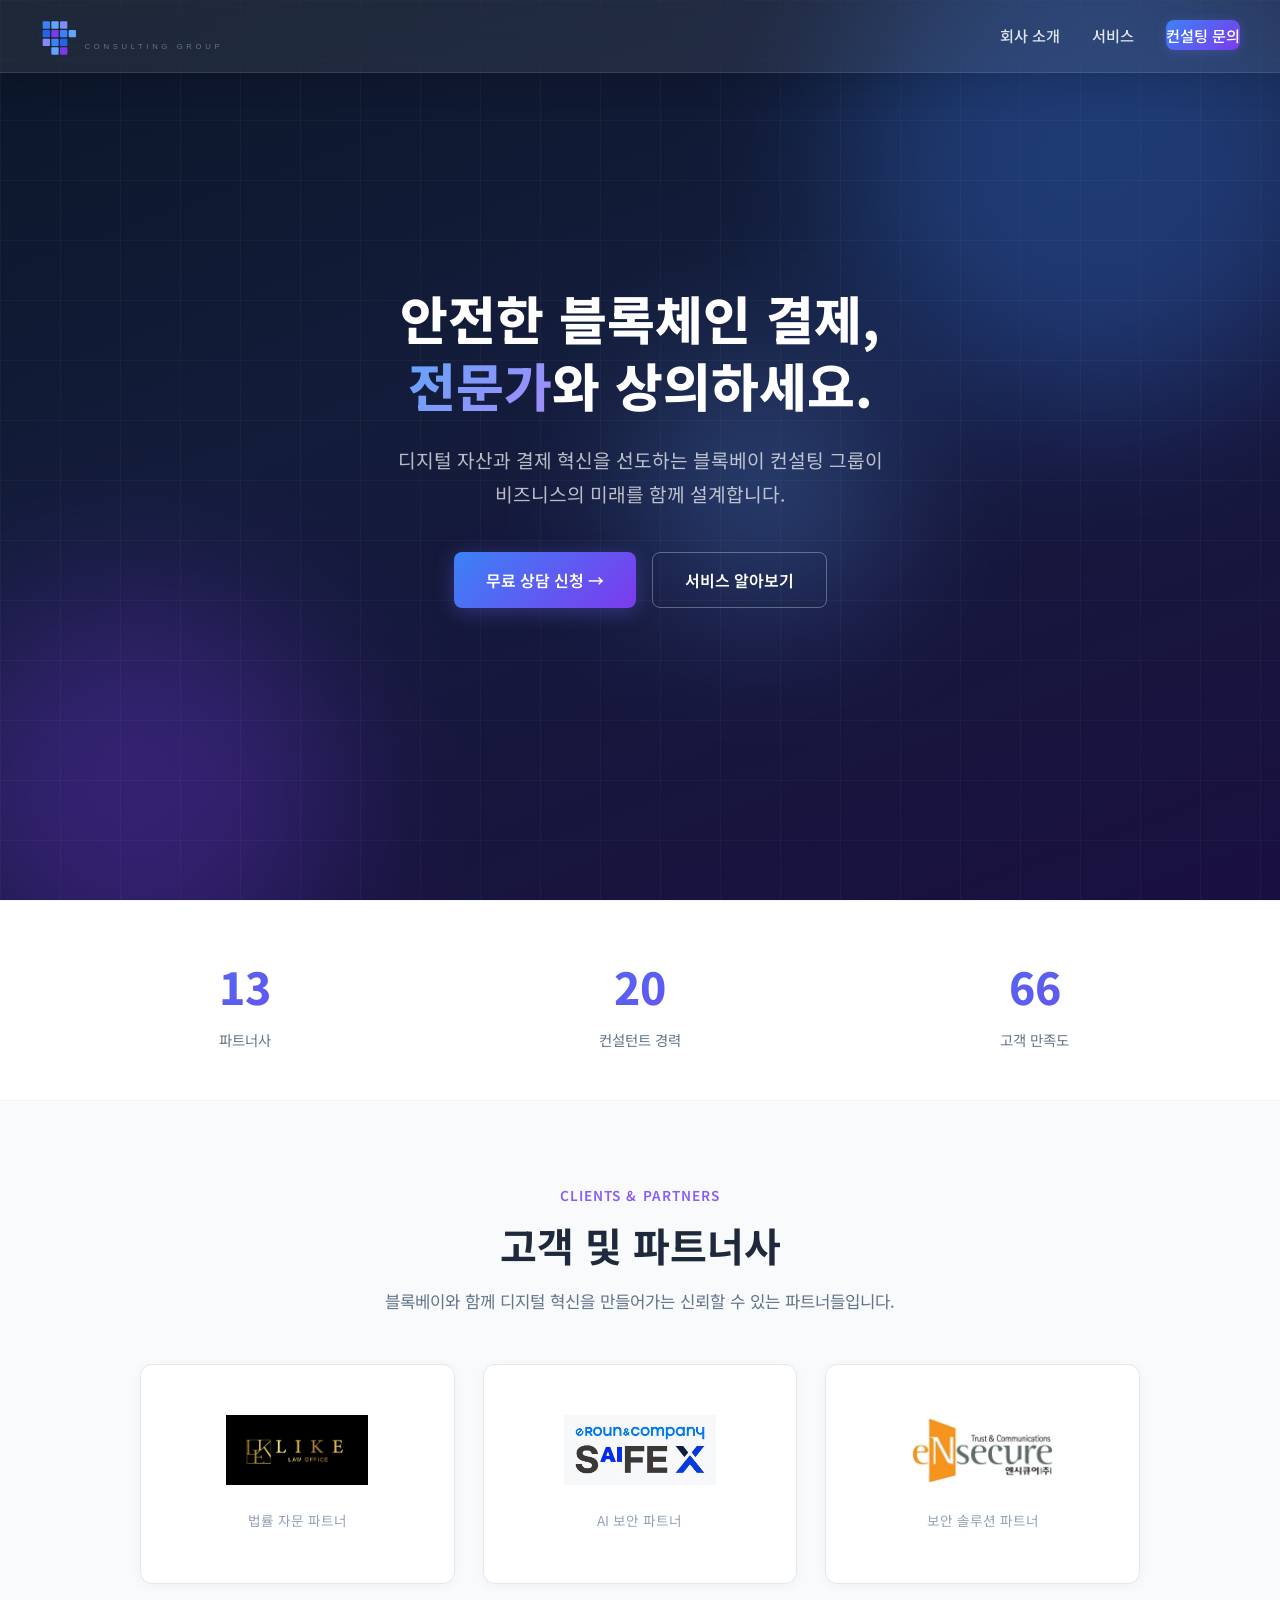
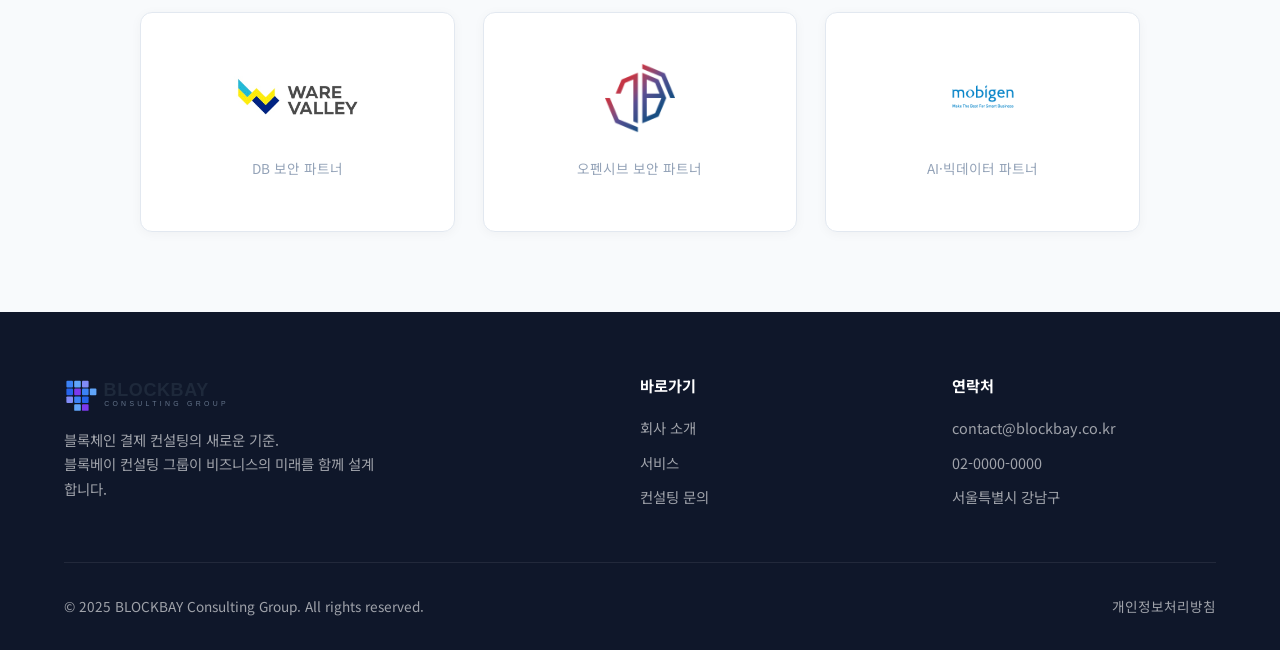
==== commit 4120991f: "fix: update image paths to lowercase to match renamed files https://claude.ai/code/session_01J3Y8yE1" ====
--- a/index.html
+++ b/index.html
@@ -87,7 +87,7 @@
           <div class="flip-card-inner">
             <div class="flip-card-front">
               <div class="partner-logo">
-                <img src="assets/partners/Like-law.jpg" alt="라이크 법률사무소">
+                <img src="assets/partners/like-law.jpg" alt="라이크 법률사무소">
               </div>
               <div class="partner-type">법률 자문 파트너</div>
             </div>
@@ -104,7 +104,7 @@
           <div class="flip-card-inner">
             <div class="flip-card-front">
               <div class="partner-logo">
-                <img src="assets/partners/Eroun.jpg" alt="이로운앤컴퍼니 SAIFEX">
+                <img src="assets/partners/eroun.jpg" alt="이로운앤컴퍼니 SAIFEX">
               </div>
               <div class="partner-type">AI 보안 파트너</div>
             </div>
@@ -121,7 +121,7 @@
           <div class="flip-card-inner">
             <div class="flip-card-front">
               <div class="partner-logo">
-                <img src="assets/partners/Ensecure.jpg" alt="엔시큐어 eNsecure">
+                <img src="assets/partners/ensecure.jpg" alt="엔시큐어 eNsecure">
               </div>
               <div class="partner-type">보안 솔루션 파트너</div>
             </div>
@@ -138,7 +138,7 @@
           <div class="flip-card-inner">
             <div class="flip-card-front">
               <div class="partner-logo">
-                <img src="assets/partners/Warevalley.jpg" alt="웨어밸리 WARE VALLEY">
+                <img src="assets/partners/warevalley.jpg" alt="웨어밸리 WARE VALLEY">
               </div>
               <div class="partner-type">DB 보안 파트너</div>
             </div>
@@ -172,7 +172,7 @@
           <div class="flip-card-inner">
             <div class="flip-card-front">
               <div class="partner-logo">
-                <img src="assets/partners/Mobigen.jpg" alt="모비젠 mobigen">
+                <img src="assets/partners/mobigen.jpg" alt="모비젠 mobigen">
               </div>
               <div class="partner-type">AI·빅데이터 파트너</div>
             </div>
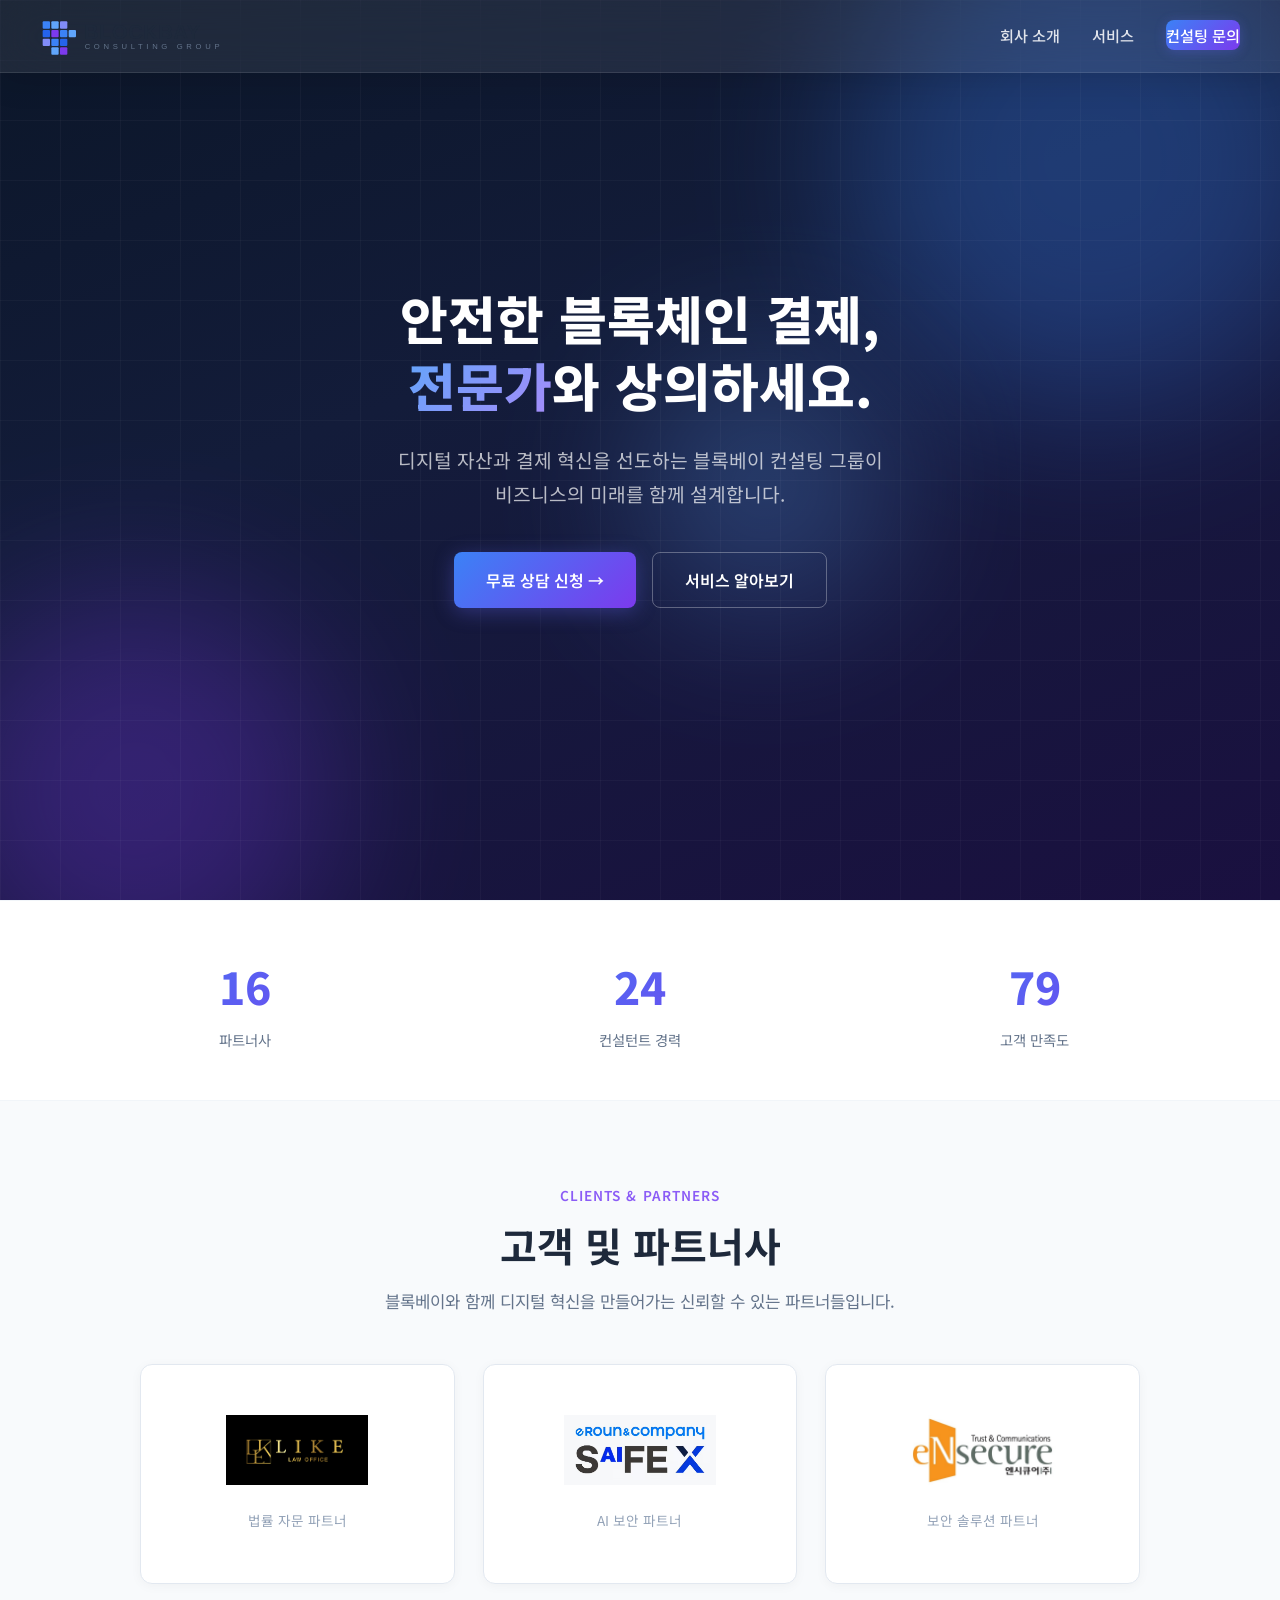
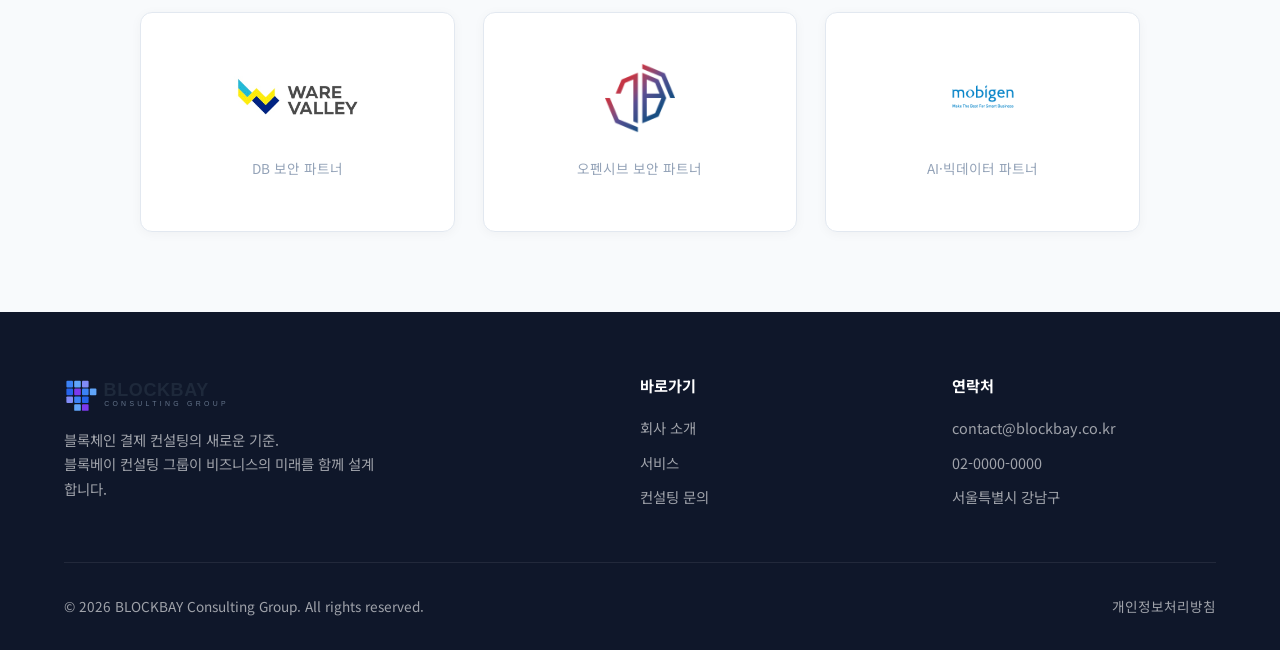
==== commit b7b7fcb9: "update copyright year to 2026 across all pages https://claude.ai/code/session_01J3Y8yE1KtVNaJUhNm9Xi" ====
--- a/index.html
+++ b/index.html
@@ -209,7 +209,7 @@
         </div>
       </div>
       <div class="footer-bottom">
-        <span>&copy; 2025 BLOCKBAY Consulting Group. All rights reserved.</span>
+        <span>&copy; 2026 BLOCKBAY Consulting Group. All rights reserved.</span>
         <a href="#">개인정보처리방침</a>
       </div>
     </div>
--- a/css/style.css
+++ b/css/style.css
@@ -236,7 +236,7 @@
 
 /* Nav CTA button */
 .nav-cta {
-  padding: 0.5rem 1.25rem;
+  padding: 0.5rem 1.75rem;
   background: var(--gradient-brand);
   color: var(--white) !important;
   border-radius: var(--radius-sm);
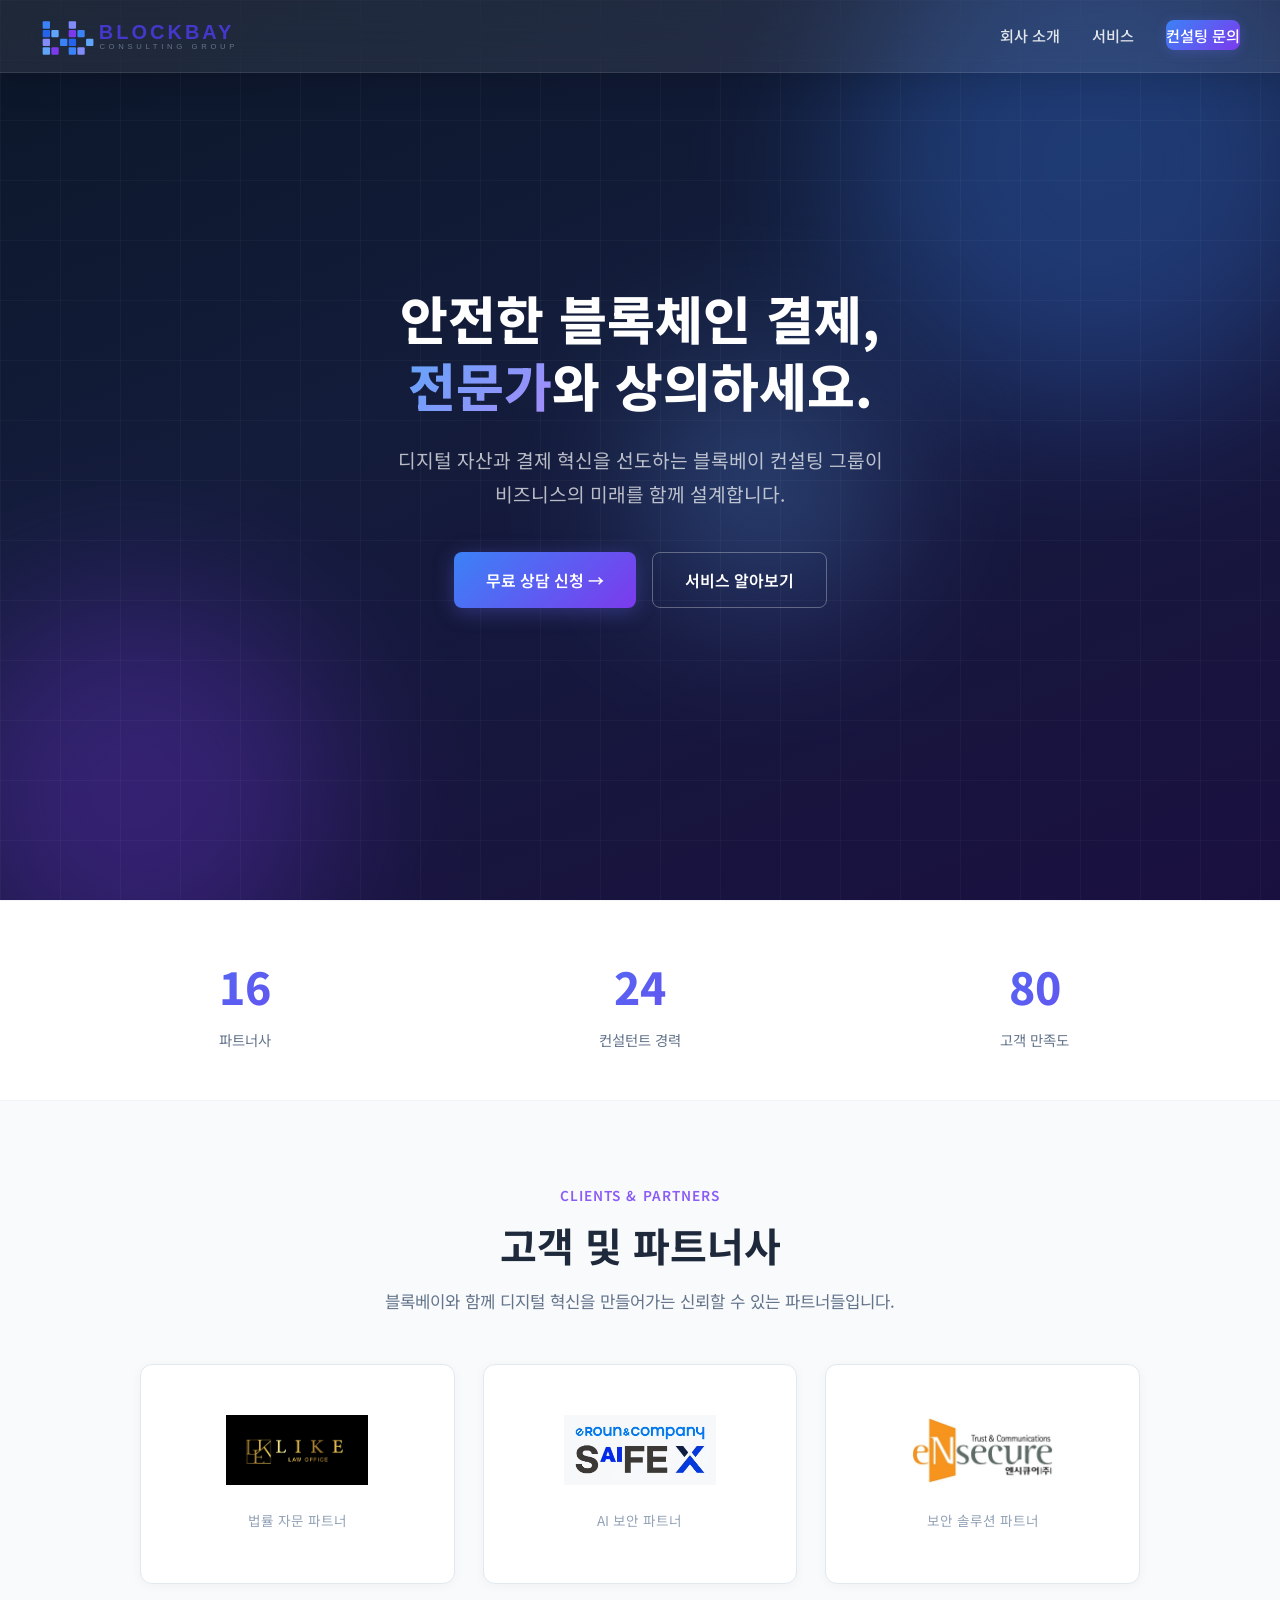
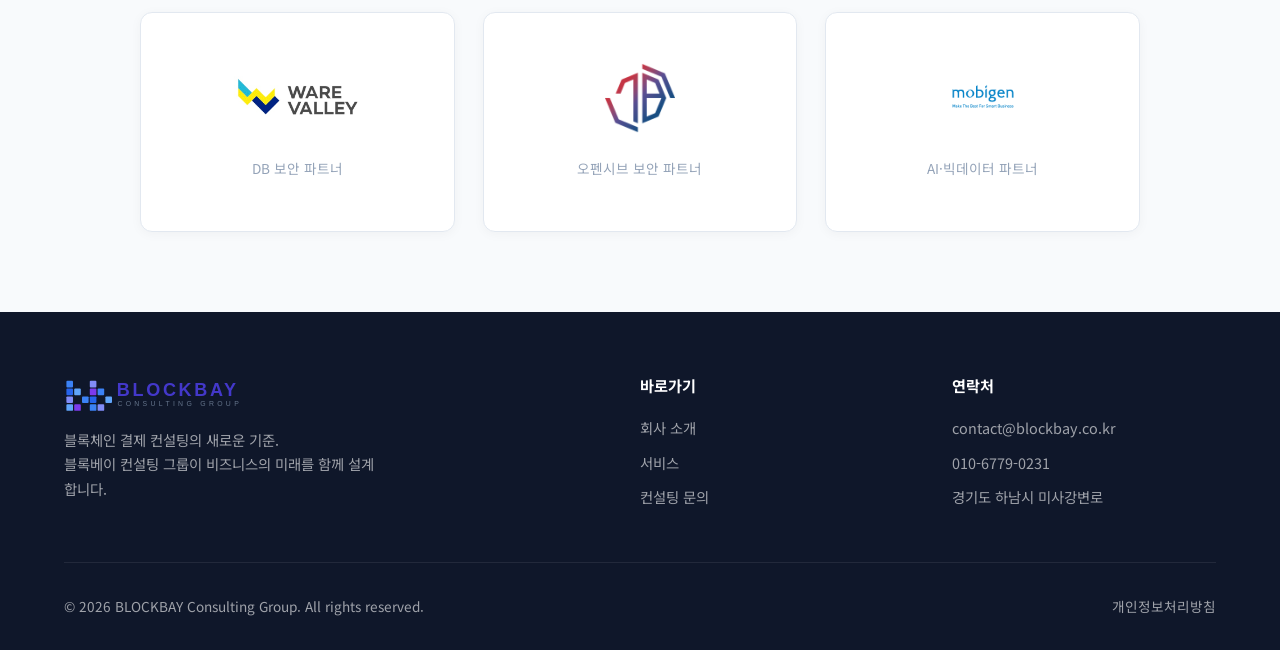
==== commit 4b716546: "update contact info: address to 하남시 미사강변로, phone to 010-6779-0231 Updated across all 4 pages (contac" ====
--- a/index.html
+++ b/index.html
@@ -204,8 +204,8 @@
         <div class="footer-links">
           <h4>연락처</h4>
           <a href="mailto:contact@blockbay.co.kr">contact@blockbay.co.kr</a>
-          <a href="tel:+82-2-0000-0000">02-0000-0000</a>
-          <a>서울특별시 강남구</a>
+          <a href="tel:+82-10-6779-0231">010-6779-0231</a>
+          <a>경기도 하남시 미사강변로</a>
         </div>
       </div>
       <div class="footer-bottom">
--- a/css/style.css
+++ b/css/style.css
@@ -236,7 +236,7 @@
 
 /* Nav CTA button */
 .nav-cta {
-  padding: 0.5rem 1.75rem;
+  padding: 0.5rem 2.5rem;
   background: var(--gradient-brand);
   color: var(--white) !important;
   border-radius: var(--radius-sm);
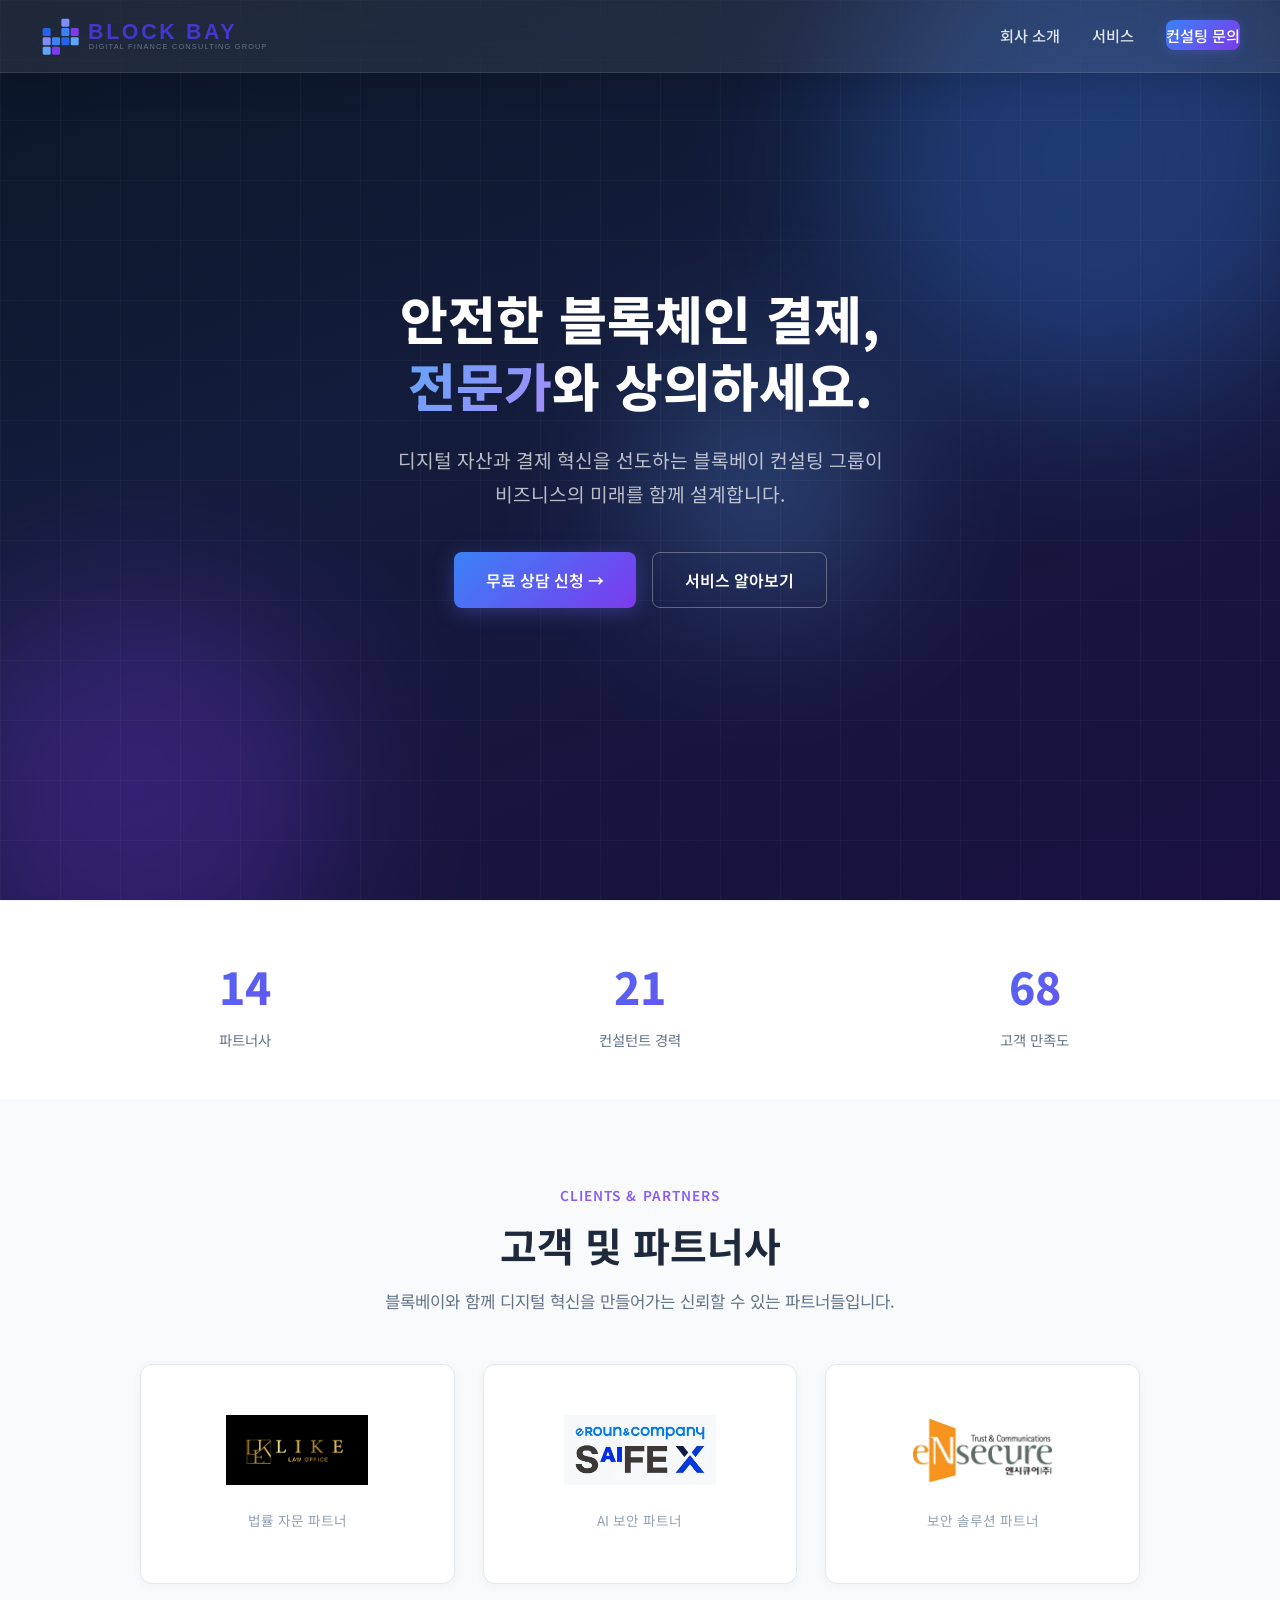
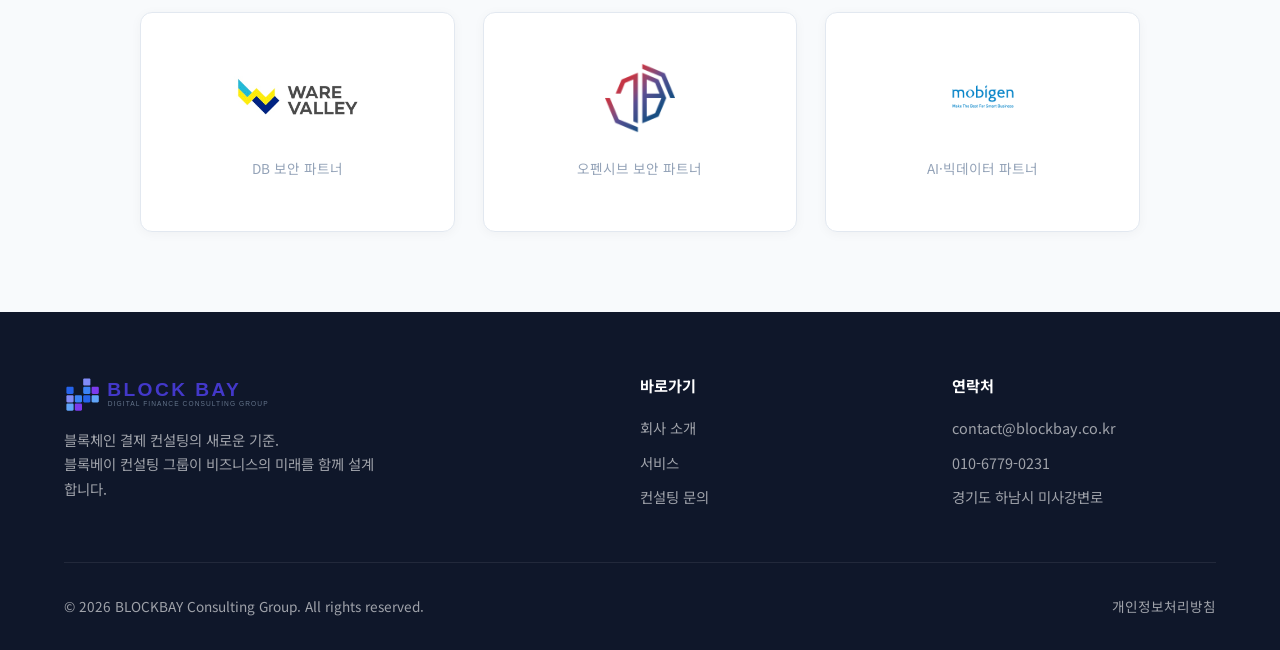
==== commit 0c34b715: "Update logo: Digital Finance Consulting Group + bolder BLOCK BAY - Subtitle changed from "CONSULTING" ====
--- a/index.html
+++ b/index.html
@@ -17,7 +17,7 @@
   <nav class="navbar glass" id="navbar">
     <div class="navbar-inner">
       <a href="index.html" class="navbar-logo">
-        <img src="assets/logo.svg" alt="BLOCKBAY Consulting Group">
+        <img src="assets/logo.svg" alt="BLOCK BAY Digital Finance Consulting Group">
       </a>
       <ul class="nav-links" id="navLinks">
         <li><a href="about.html">회사 소개</a></li>
@@ -192,7 +192,7 @@
     <div class="container">
       <div class="footer-inner">
         <div class="footer-brand">
-          <img src="assets/logo.svg" alt="BLOCKBAY Consulting Group">
+          <img src="assets/logo.svg" alt="BLOCK BAY Digital Finance Consulting Group">
           <p>블록체인 결제 컨설팅의 새로운 기준.<br>블록베이 컨설팅 그룹이 비즈니스의 미래를 함께 설계합니다.</p>
         </div>
         <div class="footer-links">
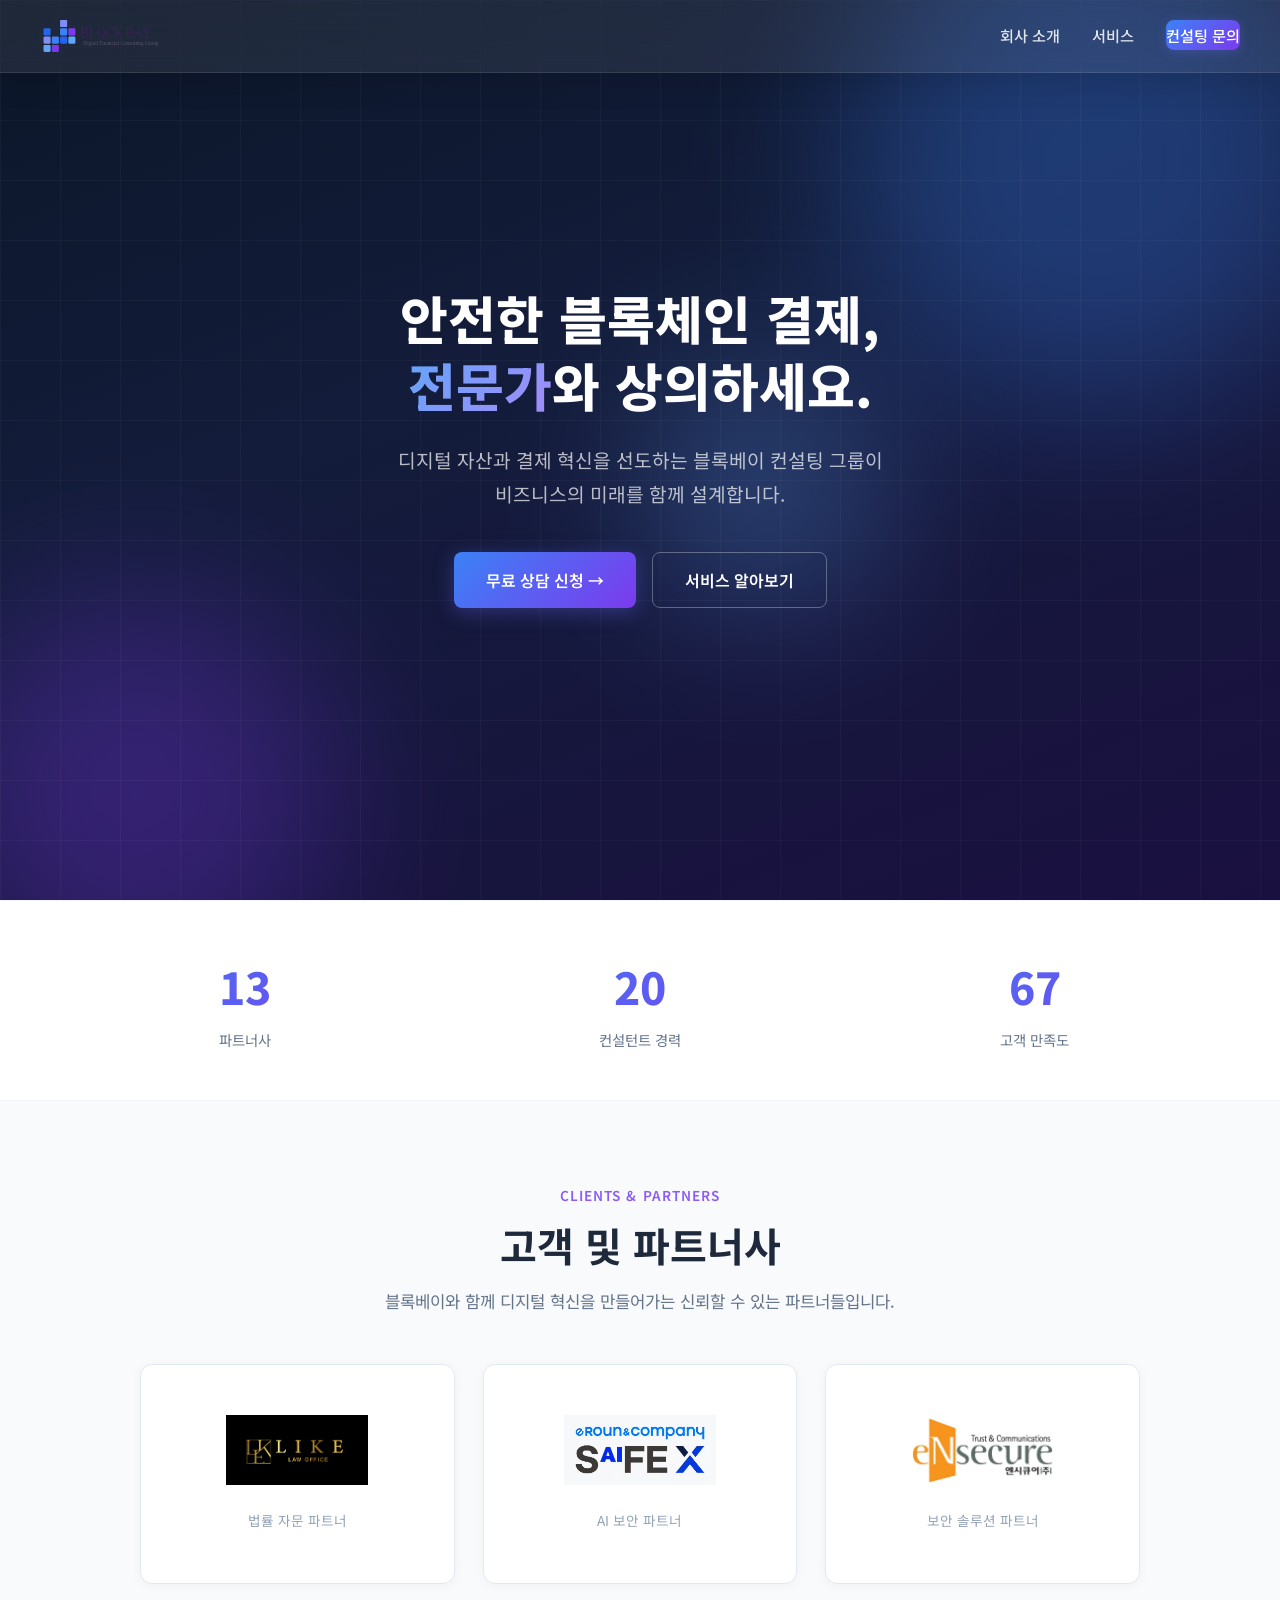
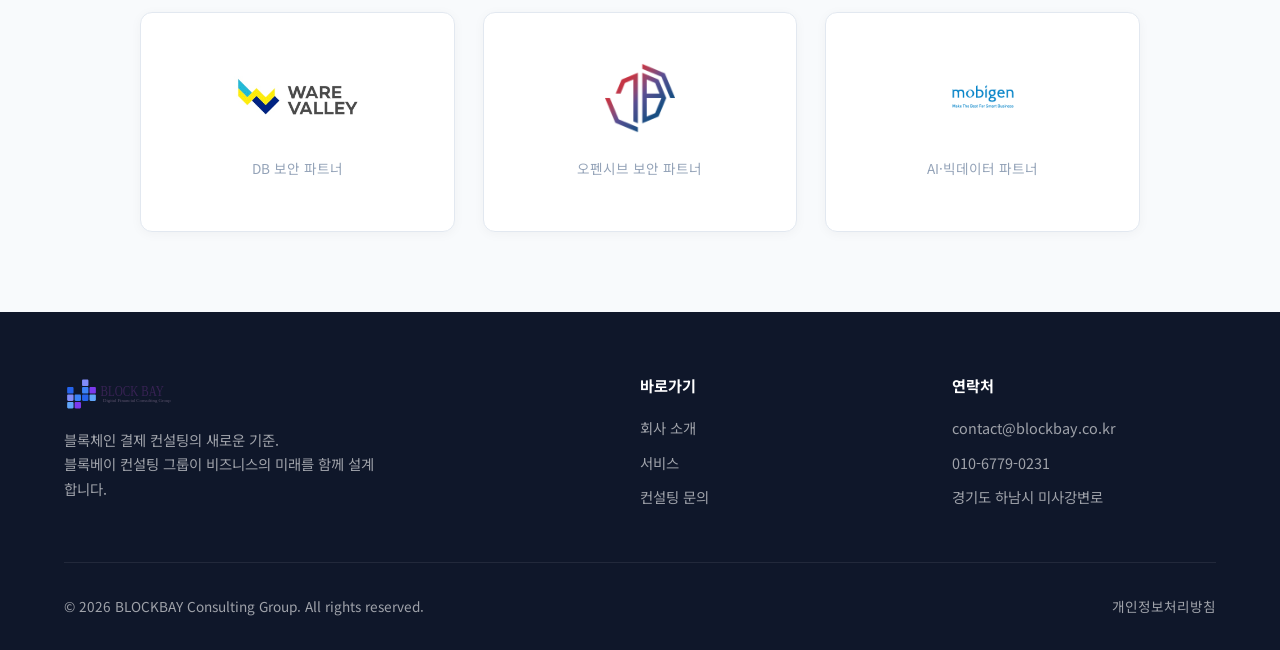
==== commit 527ea9a7: "Add Open Graph meta tags and OG image for link previews - Generated 1200x630 PNG OG image with Block" ====
--- a/index.html
+++ b/index.html
@@ -4,6 +4,11 @@
   <meta charset="UTF-8">
   <meta name="viewport" content="width=device-width, initial-scale=1.0">
   <meta name="description" content="블록베이 컨설팅 그룹 — 블록체인 결제 컨설팅의 새로운 기준. 디지털 자산과 결제 혁신을 선도합니다.">
+  <meta property="og:title" content="BLOCK BAY Digital Finance Consulting Group">
+  <meta property="og:description" content="블록체인 결제 컨설팅의 새로운 기준. 디지털 자산과 결제 혁신을 선도합니다.">
+  <meta property="og:image" content="https://gryofgry.github.io/Blockbay/assets/og-image.png">
+  <meta property="og:url" content="https://gryofgry.github.io/Blockbay/">
+  <meta property="og:type" content="website">
   <title>BLOCKBAY Consulting Group — 블록체인 결제 컨설팅</title>
   <link rel="icon" href="assets/logo-icon.svg" type="image/svg+xml">
   <link rel="preconnect" href="https://fonts.googleapis.com">
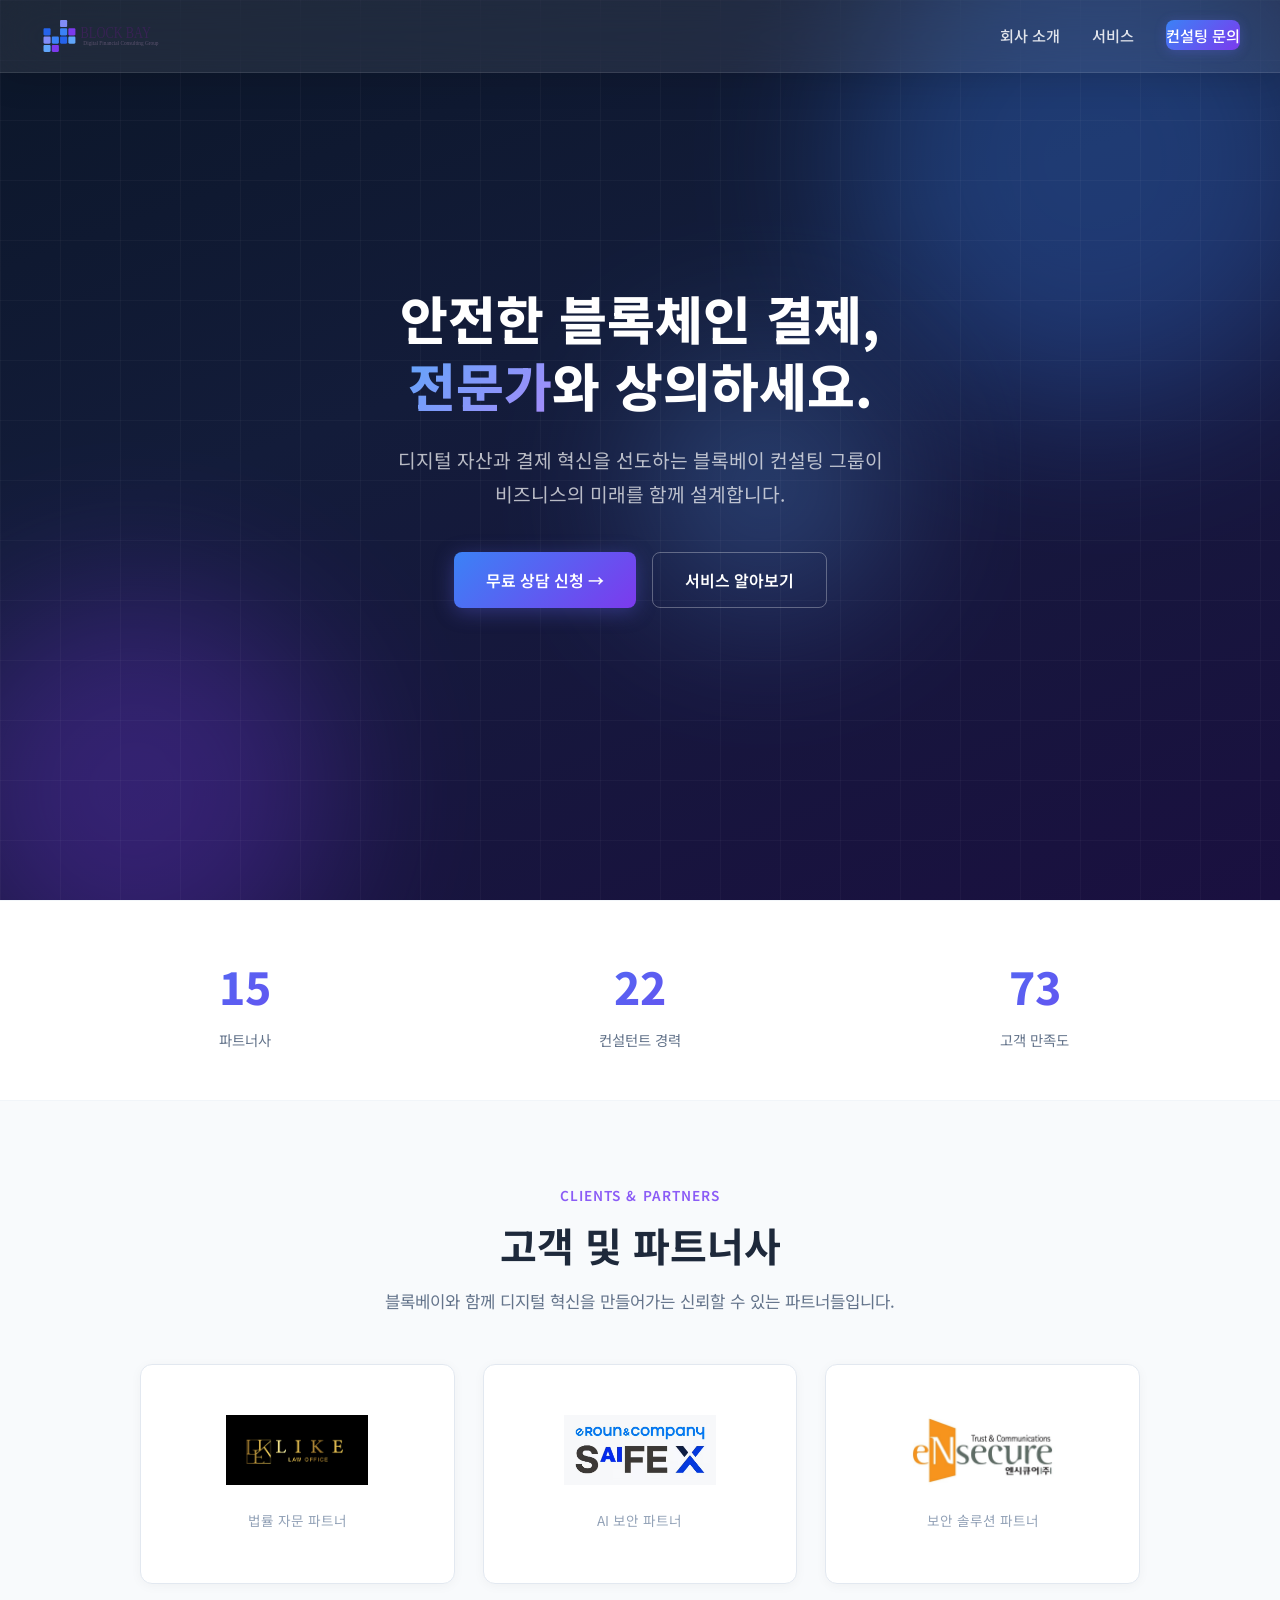
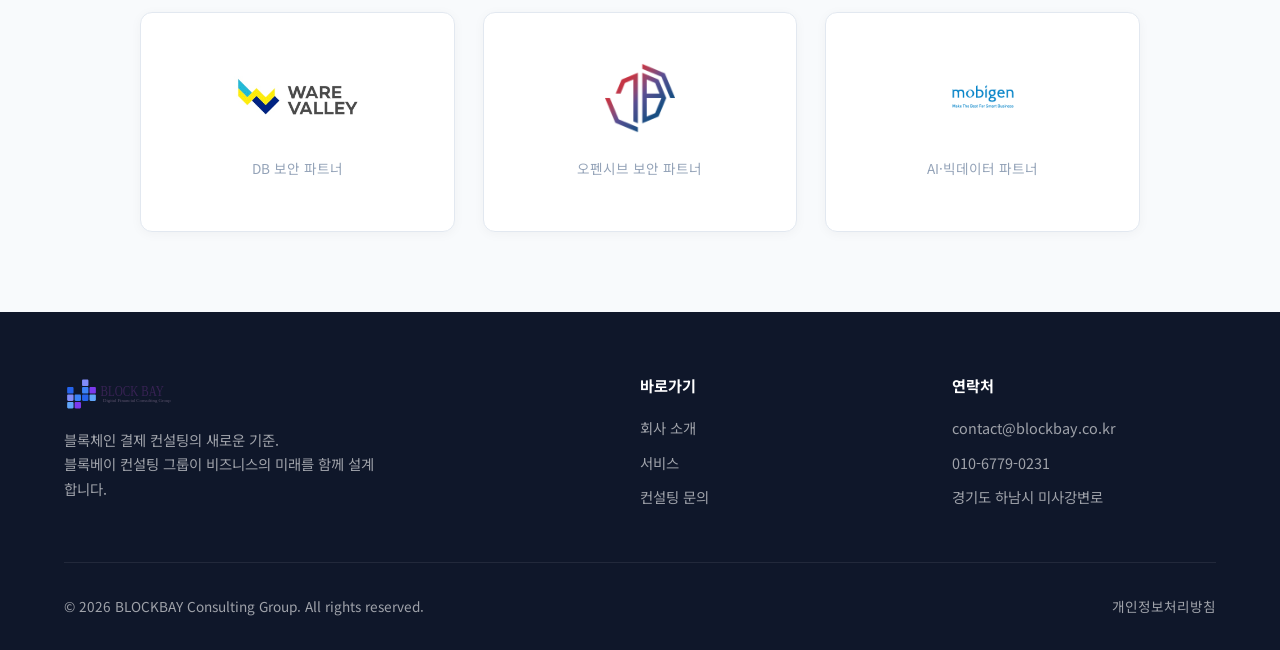
==== commit e9b50fae: "Update text to Digital Financial Consulting Group to match logo https://claude.ai/code/session_01J3Y" ====
--- a/index.html
+++ b/index.html
@@ -4,7 +4,7 @@
   <meta charset="UTF-8">
   <meta name="viewport" content="width=device-width, initial-scale=1.0">
   <meta name="description" content="블록베이 컨설팅 그룹 — 블록체인 결제 컨설팅의 새로운 기준. 디지털 자산과 결제 혁신을 선도합니다.">
-  <meta property="og:title" content="BLOCK BAY Digital Finance Consulting Group">
+  <meta property="og:title" content="BLOCK BAY Digital Financial Consulting Group">
   <meta property="og:description" content="블록체인 결제 컨설팅의 새로운 기준. 디지털 자산과 결제 혁신을 선도합니다.">
   <meta property="og:image" content="https://gryofgry.github.io/Blockbay/assets/og-image.png">
   <meta property="og:url" content="https://gryofgry.github.io/Blockbay/">
@@ -22,7 +22,7 @@
   <nav class="navbar glass" id="navbar">
     <div class="navbar-inner">
       <a href="index.html" class="navbar-logo">
-        <img src="assets/logo.svg" alt="BLOCK BAY Digital Finance Consulting Group">
+        <img src="assets/logo.svg" alt="BLOCK BAY Digital Financial Consulting Group">
       </a>
       <ul class="nav-links" id="navLinks">
         <li><a href="about.html">회사 소개</a></li>
@@ -197,7 +197,7 @@
     <div class="container">
       <div class="footer-inner">
         <div class="footer-brand">
-          <img src="assets/logo.svg" alt="BLOCK BAY Digital Finance Consulting Group">
+          <img src="assets/logo.svg" alt="BLOCK BAY Digital Financial Consulting Group">
           <p>블록체인 결제 컨설팅의 새로운 기준.<br>블록베이 컨설팅 그룹이 비즈니스의 미래를 함께 설계합니다.</p>
         </div>
         <div class="footer-links">
